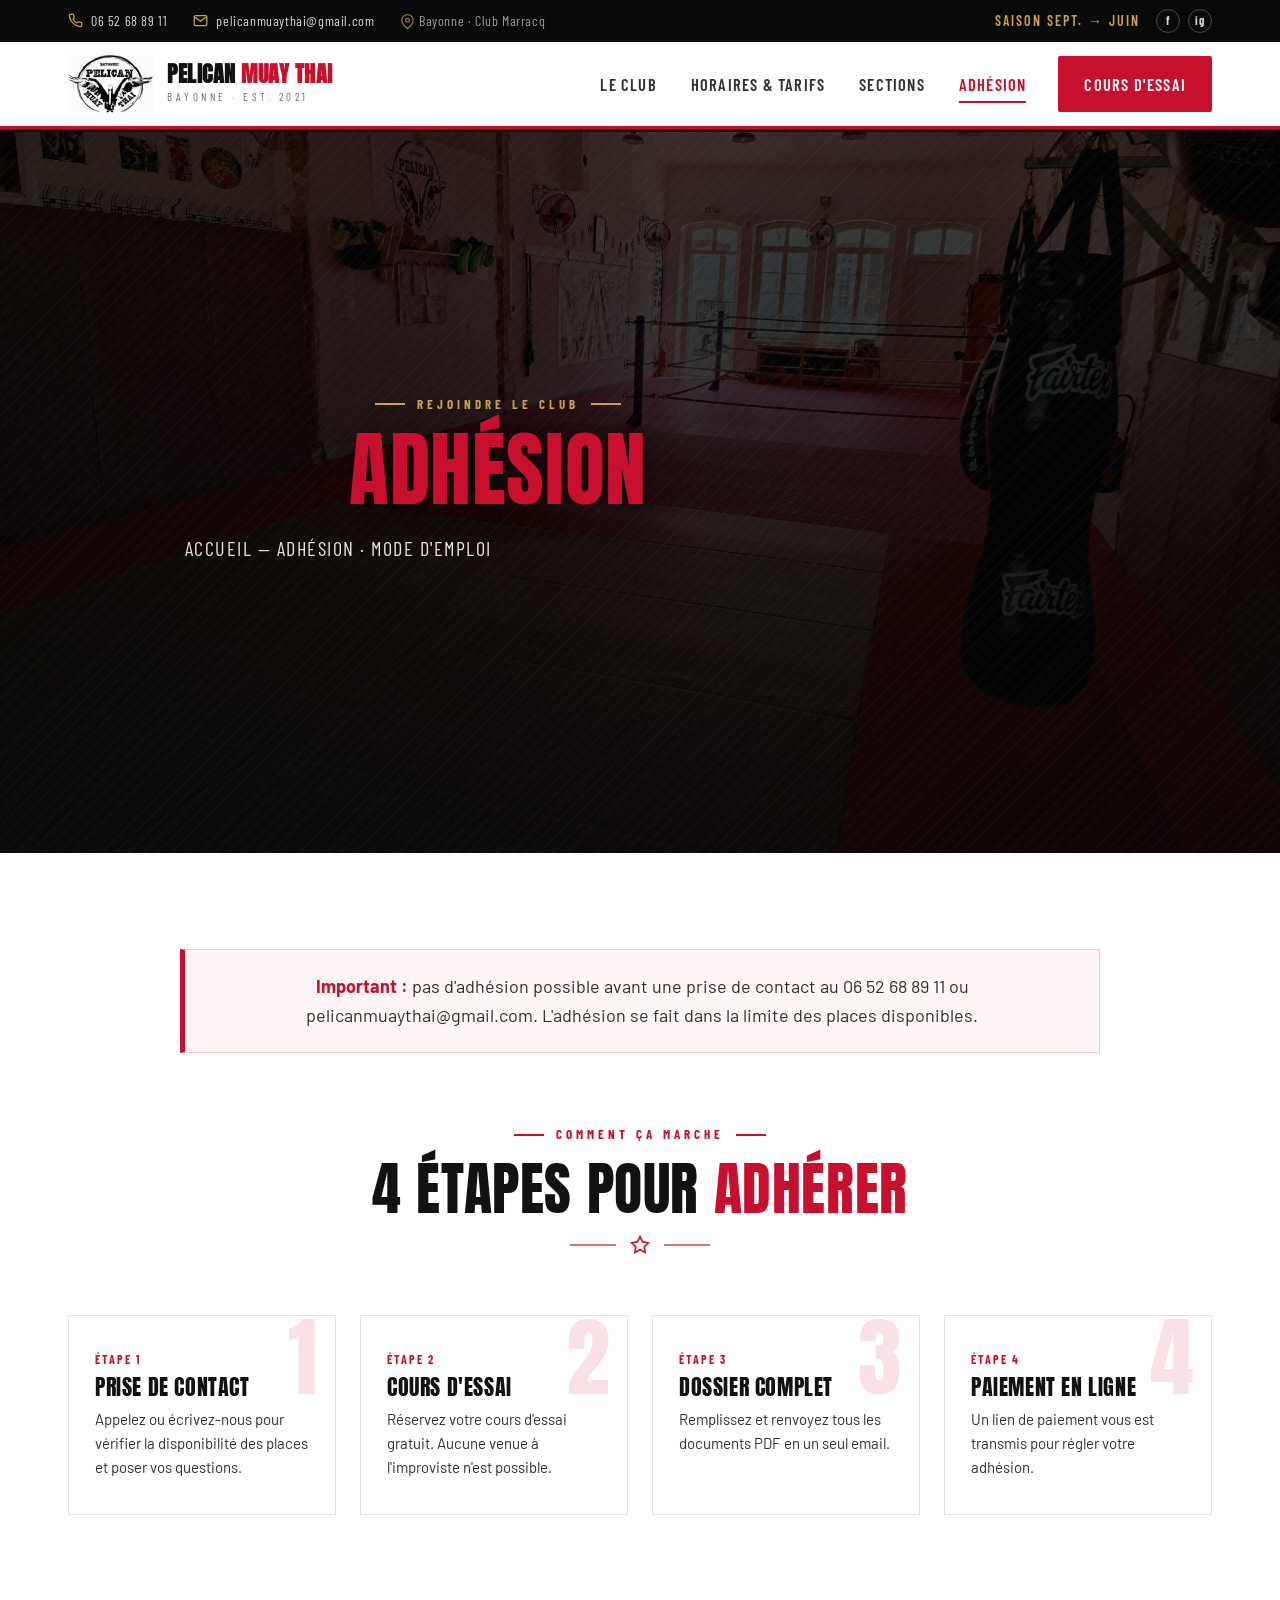
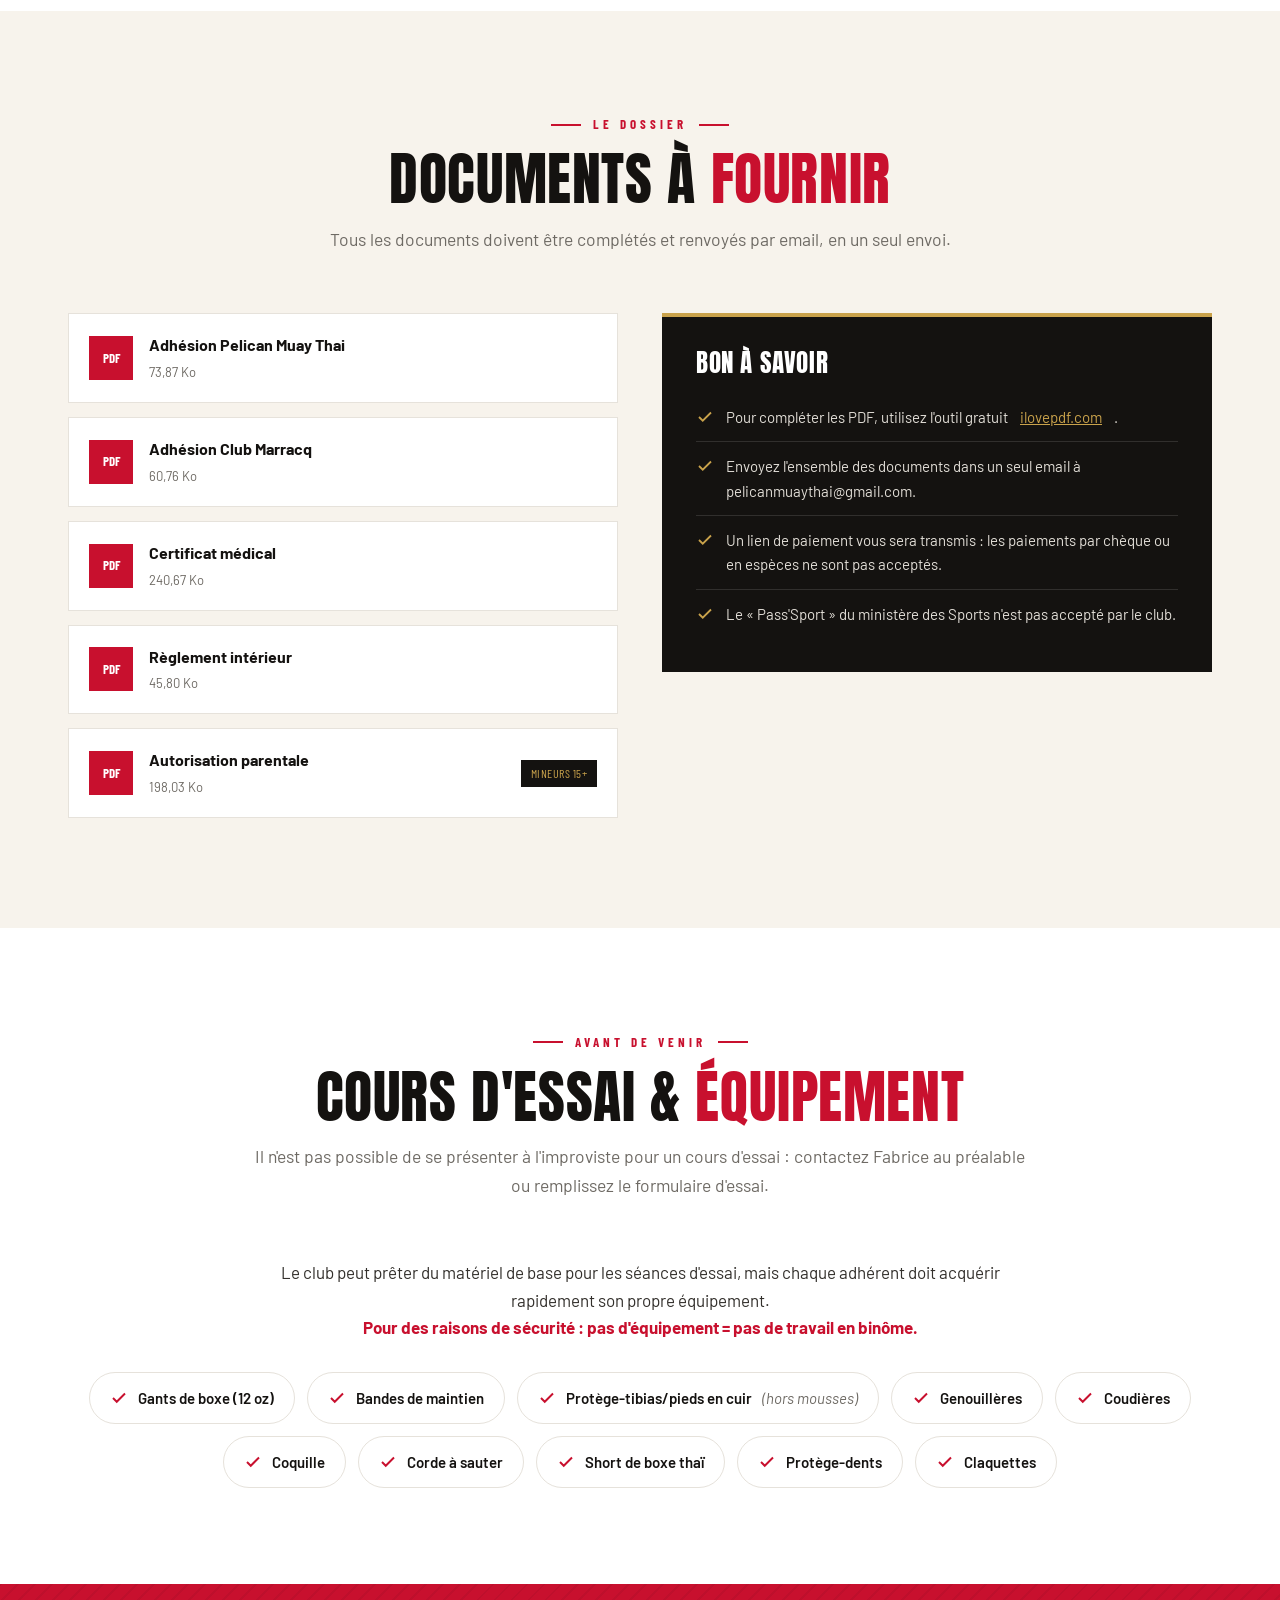
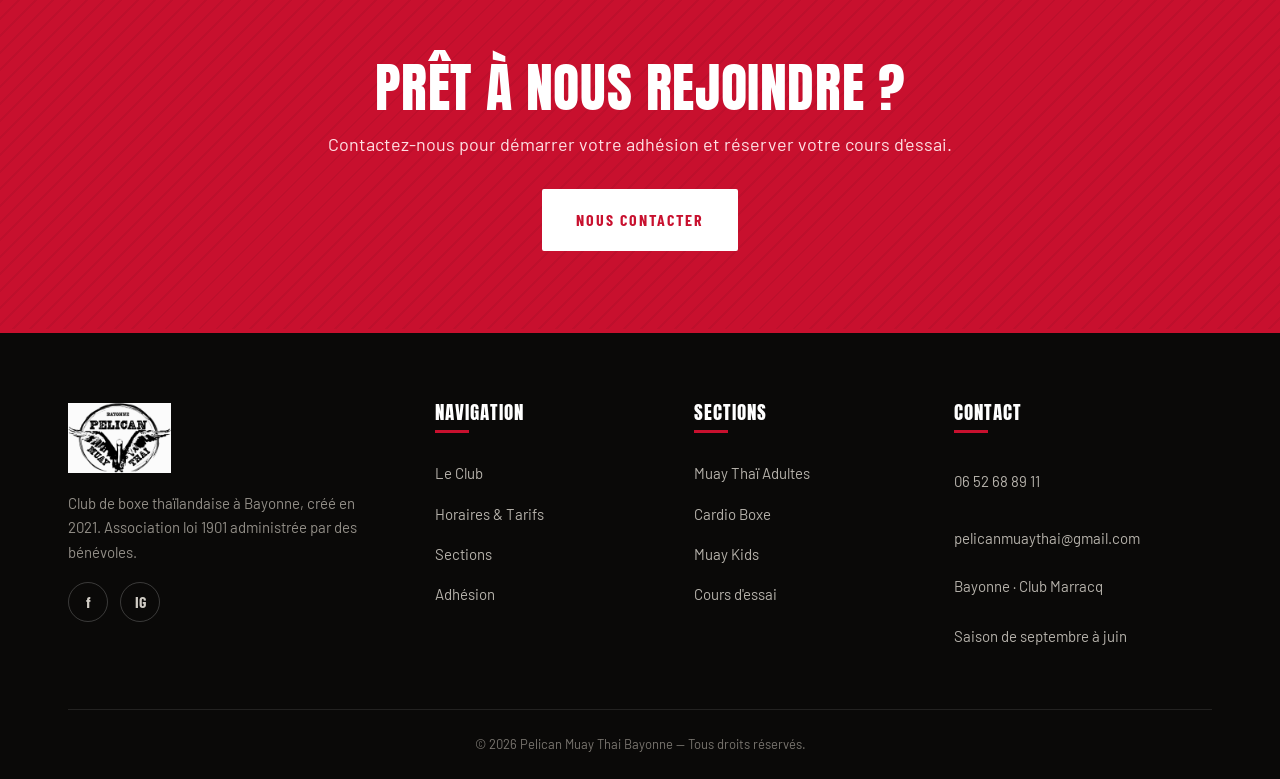
==== adhesion.html @ ce6562f5 "Refonte du site Pelican Muay Thai Bayonne Site multi-pages (accueil, horaires & tarifs, sections, ad" ====
<!DOCTYPE html>
<html lang="fr">
<head>
<meta charset="UTF-8">
<meta name="viewport" content="width=device-width, initial-scale=1.0">
<title>Adhésion — Pelican Muay Thai Bayonne</title>
<meta name="description" content="Comment adhérer au Pelican Muay Thai Bayonne : documents à fournir, cours d'essai, équipement nécessaire et modalités de paiement.">
<link rel="icon" href="assets/img/logo.jpg">
<link rel="preconnect" href="https://fonts.googleapis.com">
<link rel="preconnect" href="https://fonts.gstatic.com" crossorigin>
<link href="https://fonts.googleapis.com/css2?family=Anton&family=Barlow:wght@400;500;600;700&family=Barlow+Condensed:wght@500;600;700&display=swap" rel="stylesheet">
<link rel="stylesheet" href="assets/css/style.css">
</head>
<body>

<!-- ===== TOP BAR ===== -->
<div class="topbar">
  <div class="container">
    <div class="tb-left">
      <a href="tel:+33652688911"><svg viewBox="0 0 24 24"><path d="M22 16.92v3a2 2 0 0 1-2.18 2 19.79 19.79 0 0 1-8.63-3.07 19.5 19.5 0 0 1-6-6 19.79 19.79 0 0 1-3.07-8.67A2 2 0 0 1 4.11 2h3a2 2 0 0 1 2 1.72c.13.96.36 1.9.7 2.81a2 2 0 0 1-.45 2.11L8.09 9.91a16 16 0 0 0 6 6l1.27-1.27a2 2 0 0 1 2.11-.45c.91.34 1.85.57 2.81.7A2 2 0 0 1 22 16.92z"/></svg>06 52 68 89 11</a>
      <a class="tb-hide" href="mailto:pelicanmuaythai@gmail.com"><svg viewBox="0 0 24 24"><path d="M4 4h16a2 2 0 0 1 2 2v12a2 2 0 0 1-2 2H4a2 2 0 0 1-2-2V6a2 2 0 0 1 2-2z"/><polyline points="22,6 12,13 2,6"/></svg>pelicanmuaythai@gmail.com</a>
      <span class="tb-hide" style="opacity:.7"><svg viewBox="0 0 24 24" style="display:inline-block;vertical-align:-3px"><path d="M21 10c0 7-9 13-9 13s-9-6-9-13a9 9 0 0 1 18 0z"/><circle cx="12" cy="10" r="3"/></svg> Bayonne · Club Marracq</span>
    </div>
    <div class="tb-right">
      <span class="lbl">Saison sept. → juin</span>
      <span class="tb-soc" style="display:flex;gap:8px">
        <a href="https://www.facebook.com/pelicanmuaythai" target="_blank" rel="noopener" aria-label="Facebook">f</a>
        <a href="https://www.instagram.com/pelicanmuaythai/" target="_blank" rel="noopener" aria-label="Instagram">ig</a>
      </span>
    </div>
  </div>
</div>

<!-- ===== HEADER ===== -->
<header class="site-header">
  <div class="container nav">
    <a href="index.html" class="brand">
      <img src="assets/img/logo.jpg" alt="Logo Pelican Muay Thai Bayonne">
      <span><b>PELICAN <span>MUAY THAI</span></b><small>Bayonne · est. 2021</small></span>
    </a>
    <nav class="menu">
      <a href="index.html">Le Club</a>
      <a href="horaires-tarifs.html">Horaires &amp; Tarifs</a>
      <a href="sections.html">Sections</a>
      <a href="adhesion.html" class="active">Adhésion</a>
      <a href="index.html#contact" class="btn">Cours d'essai</a>
    </nav>
    <button class="burger" aria-label="Menu"><span></span><span></span><span></span></button>
  </div>
</header>

<!-- ===== PAGE HERO ===== -->
<section class="hero page-hero">
  <div class="hero-media">
    <img src="assets/img/hero.jpg" alt="Entraînement Pelican Muay Thai">
    <div class="hero-overlay"></div>
    <div class="hero-inner">
      <div class="container">
        <div class="hero-content">
          <span class="kicker">Rejoindre le club</span>
          <h1><span>Adhésion</span></h1>
          <p class="breadcrumb"><a href="index.html">Accueil</a> — Adhésion · Mode d'emploi</p>
        </div>
      </div>
    </div>
  </div>
</section>

<!-- ===== AVERTISSEMENT CONTACT ===== -->
<section class="section" style="padding-bottom:34px">
  <div class="container">
    <div class="warn" style="max-width:920px;margin:0 auto;text-align:center;font-size:18px">
      <b>Important :</b> pas d'adhésion possible avant une prise de contact au
      <a href="tel:+33652688911">06 52 68 89 11</a> ou
      <a href="mailto:pelicanmuaythai@gmail.com">pelicanmuaythai@gmail.com</a>.
      L'adhésion se fait dans la limite des places disponibles.
    </div>
  </div>
</section>

<!-- ===== ÉTAPES ===== -->
<section class="section" style="padding-top:30px">
  <div class="container">
    <div class="section-head">
      <span class="kicker">Comment ça marche</span>
      <h2 class="section-title">4 étapes pour <span class="hl">adhérer</span></h2>
      <div class="orn"><span></span><svg viewBox="0 0 24 24"><polygon points="12 2 15.09 8.26 22 9.27 17 14.14 18.18 21.02 12 17.77 5.82 21.02 7 14.14 2 9.27 8.91 8.26 12 2"/></svg><span></span></div>
    </div>
    <div class="steps">
      <div class="step reveal"><div class="num">1</div><div class="stp">Étape 1</div><h3>Prise de contact</h3><p>Appelez ou écrivez-nous pour vérifier la disponibilité des places et poser vos questions.</p></div>
      <div class="step reveal"><div class="num">2</div><div class="stp">Étape 2</div><h3>Cours d'essai</h3><p>Réservez votre cours d'essai gratuit. Aucune venue à l'improviste n'est possible.</p></div>
      <div class="step reveal"><div class="num">3</div><div class="stp">Étape 3</div><h3>Dossier complet</h3><p>Remplissez et renvoyez tous les documents PDF en un seul email.</p></div>
      <div class="step reveal"><div class="num">4</div><div class="stp">Étape 4</div><h3>Paiement en ligne</h3><p>Un lien de paiement vous est transmis pour régler votre adhésion.</p></div>
    </div>
  </div>
</section>

<!-- ===== DOCUMENTS ===== -->
<section class="section section--cream">
  <div class="container">
    <div class="section-head">
      <span class="kicker">Le dossier</span>
      <h2 class="section-title">Documents à <span class="hl">fournir</span></h2>
      <p class="section-sub">Tous les documents doivent être complétés et renvoyés par email, en un seul envoi.</p>
    </div>

    <div class="docs-grid">
      <ul class="doc-list reveal">
        <li><span class="di">PDF</span><div><b>Adhésion Pelican Muay Thai</b><span>73,87 Ko</span></div></li>
        <li><span class="di">PDF</span><div><b>Adhésion Club Marracq</b><span>60,76 Ko</span></div></li>
        <li><span class="di">PDF</span><div><b>Certificat médical</b><span>240,67 Ko</span></div></li>
        <li><span class="di">PDF</span><div><b>Règlement intérieur</b><span>45,80 Ko</span></div></li>
        <li><span class="di">PDF</span><div><b>Autorisation parentale</b><span>198,03 Ko</span></div><span class="opt">Mineurs 15+</span></li>
      </ul>

      <div class="note-card reveal">
        <h3>Bon à savoir</h3>
        <ul>
          <li><svg viewBox="0 0 24 24"><polyline points="20 6 9 17 4 12"/></svg>Pour compléter les PDF, utilisez l'outil gratuit <a href="https://www.ilovepdf.com/fr/modifier-pdf" target="_blank" rel="noopener" style="color:var(--gold);text-decoration:underline">ilovepdf.com</a>.</li>
          <li><svg viewBox="0 0 24 24"><polyline points="20 6 9 17 4 12"/></svg>Envoyez l'ensemble des documents dans un seul email à pelicanmuaythai@gmail.com.</li>
          <li><svg viewBox="0 0 24 24"><polyline points="20 6 9 17 4 12"/></svg>Un lien de paiement vous sera transmis : les paiements par chèque ou en espèces ne sont pas acceptés.</li>
          <li><svg viewBox="0 0 24 24"><polyline points="20 6 9 17 4 12"/></svg>Le « Pass'Sport » du ministère des Sports n'est pas accepté par le club.</li>
        </ul>
      </div>
    </div>
  </div>
</section>

<!-- ===== COURS D'ESSAI / ÉQUIPEMENT ===== -->
<section class="section">
  <div class="container">
    <div class="section-head">
      <span class="kicker">Avant de venir</span>
      <h2 class="section-title">Cours d'essai &amp; <span class="hl">équipement</span></h2>
      <p class="section-sub">Il n'est pas possible de se présenter à l'improviste pour un cours d'essai : contactez Fabrice au préalable ou remplissez le formulaire d'essai.</p>
    </div>

    <p style="text-align:center;max-width:780px;margin:0 auto 30px;color:var(--ink-soft);font-size:17px">
      Le club peut prêter du matériel de base pour les séances d'essai, mais chaque adhérent doit acquérir rapidement son propre équipement.
      <br><b style="color:var(--red)">Pour des raisons de sécurité : pas d'équipement = pas de travail en binôme.</b>
    </p>

    <div class="equip">
      <div class="item"><svg viewBox="0 0 24 24"><polyline points="20 6 9 17 4 12"/></svg> Gants de boxe (12 oz)</div>
      <div class="item"><svg viewBox="0 0 24 24"><polyline points="20 6 9 17 4 12"/></svg> Bandes de maintien</div>
      <div class="item"><svg viewBox="0 0 24 24"><polyline points="20 6 9 17 4 12"/></svg> Protège-tibias/pieds en cuir <em style="color:var(--grey);font-weight:400">(hors mousses)</em></div>
      <div class="item"><svg viewBox="0 0 24 24"><polyline points="20 6 9 17 4 12"/></svg> Genouillères</div>
      <div class="item"><svg viewBox="0 0 24 24"><polyline points="20 6 9 17 4 12"/></svg> Coudières</div>
      <div class="item"><svg viewBox="0 0 24 24"><polyline points="20 6 9 17 4 12"/></svg> Coquille</div>
      <div class="item"><svg viewBox="0 0 24 24"><polyline points="20 6 9 17 4 12"/></svg> Corde à sauter</div>
      <div class="item"><svg viewBox="0 0 24 24"><polyline points="20 6 9 17 4 12"/></svg> Short de boxe thaï</div>
      <div class="item"><svg viewBox="0 0 24 24"><polyline points="20 6 9 17 4 12"/></svg> Protège-dents</div>
      <div class="item"><svg viewBox="0 0 24 24"><polyline points="20 6 9 17 4 12"/></svg> Claquettes</div>
    </div>
  </div>
</section>

<!-- ===== CTA ===== -->
<section class="cta-strip">
  <div class="container">
    <h2>Prêt à nous rejoindre ?</h2>
    <p>Contactez-nous pour démarrer votre adhésion et réserver votre cours d'essai.</p>
    <a href="index.html#contact" class="btn btn--light">Nous contacter</a>
  </div>
</section>

<!-- ===== FOOTER ===== -->
<footer class="site-footer">
  <div class="container">
    <div class="foot-grid">
      <div class="foot-brand">
        <img src="assets/img/logo.jpg" alt="Pelican Muay Thai">
        <p>Club de boxe thaïlandaise à Bayonne, créé en 2021. Association loi 1901 administrée par des bénévoles.</p>
        <div class="fsoc">
          <a href="https://www.facebook.com/pelicanmuaythai" target="_blank" rel="noopener">f</a>
          <a href="https://www.instagram.com/pelicanmuaythai/" target="_blank" rel="noopener">IG</a>
        </div>
      </div>
      <div class="foot-col">
        <h4>Navigation</h4>
        <a href="index.html">Le Club</a>
        <a href="horaires-tarifs.html">Horaires &amp; Tarifs</a>
        <a href="sections.html">Sections</a>
        <a href="adhesion.html">Adhésion</a>
      </div>
      <div class="foot-col">
        <h4>Sections</h4>
        <a href="sections.html#muay-thai">Muay Thaï Adultes</a>
        <a href="sections.html#cardio">Cardio Boxe</a>
        <a href="sections.html#kids">Muay Kids</a>
        <a href="adhesion.html">Cours d'essai</a>
      </div>
      <div class="foot-col">
        <h4>Contact</h4>
        <li><a href="tel:+33652688911">06 52 68 89 11</a></li>
        <li><a href="mailto:pelicanmuaythai@gmail.com">pelicanmuaythai@gmail.com</a></li>
        <li>Bayonne · Club Marracq</li>
        <li style="margin-top:10px">Saison de septembre à juin</li>
      </div>
    </div>
    <div class="foot-bottom">© <span id="year">2026</span> Pelican Muay Thai Bayonne — Tous droits réservés.</div>
  </div>
</footer>

<script src="assets/js/main.js"></script>
</body>
</html>
---- assets/css/style.css ----
/* =========================================================
   PELICAN MUAY THAI — Refonte 2.0
   Old-school boxing poster · fond blanc · noir / rouge / laiton
   ========================================================= */

:root{
  --red:#c8102e;
  --red-dark:#9c0c23;
  --gold:#c9a24b;
  --gold-soft:#e7d3a1;
  --ink:#141210;
  --ink-soft:#33302c;
  --grey:#6e6a64;
  --line:#e6e2db;
  --bg:#ffffff;
  --cream:#f7f3ec;
  --black:#0b0a0a;
  --maxw:1200px;
  --shadow:0 20px 50px rgba(0,0,0,.16);
  --shadow-sm:0 8px 24px rgba(0,0,0,.08);
  --ease:cubic-bezier(.22,.61,.36,1);
}

*{box-sizing:border-box;margin:0;padding:0}
html{scroll-behavior:smooth}
body{
  font-family:"Barlow","Segoe UI",system-ui,sans-serif;
  color:var(--ink);background:var(--bg);line-height:1.62;
  -webkit-font-smoothing:antialiased;overflow-x:hidden;
}
img{max-width:100%;display:block}
a{color:inherit;text-decoration:none}
ul{list-style:none}
svg{display:block}

h1,h2,h3,h4,.display{
  font-family:"Anton","Barlow",sans-serif;font-weight:400;
  text-transform:uppercase;line-height:.96;letter-spacing:.6px;
}
.container{width:100%;max-width:var(--maxw);margin:0 auto;padding:0 28px}

/* ---------- Icons ---------- */
.ico svg{stroke:currentColor;fill:none;stroke-width:2;stroke-linecap:round;stroke-linejoin:round}

/* ---------- Sections ---------- */
.section{padding:96px 0;position:relative}
.section--cream{background:var(--cream)}
.section--dark{background:var(--black);color:#fff;position:relative}
.section--dark::before{
  content:"";position:absolute;inset:0;pointer-events:none;opacity:.5;
  background:
    repeating-linear-gradient(135deg,rgba(255,255,255,.025) 0 2px,transparent 2px 9px),
    radial-gradient(1200px 400px at 50% -10%,rgba(200,16,46,.28),transparent 70%);
}
.section--dark>.container{position:relative;z-index:1}

.section-head{max-width:780px;margin:0 auto 60px;text-align:center}
.kicker{
  display:inline-flex;align-items:center;gap:12px;
  font-family:"Barlow Condensed",sans-serif;font-weight:700;
  letter-spacing:4px;text-transform:uppercase;font-size:13px;color:var(--red);margin-bottom:16px;
}
.kicker::before,.kicker::after{content:"";width:30px;height:2px;background:var(--red)}
.kicker.solo::before,.kicker.solo::after{display:none}
.section-title{font-size:clamp(34px,5.2vw,58px)}
.section-title .hl{color:var(--red)}
.section-sub{margin-top:18px;color:var(--grey);font-size:17.5px}
.section--dark .section-sub{color:#c4c0ba}
.section--dark .kicker{color:var(--gold)}
.section--dark .kicker::before,.section--dark .kicker::after{background:var(--gold)}

/* ornamental divider */
.orn{display:flex;align-items:center;justify-content:center;gap:14px;margin:18px auto 0;color:var(--red)}
.orn span{height:2px;width:46px;background:currentColor;opacity:.6}
.orn svg{width:20px;height:20px;stroke:currentColor;fill:none;stroke-width:2}

/* ---------- Buttons ---------- */
.btn{
  display:inline-flex;align-items:center;gap:10px;
  font-family:"Barlow Condensed",sans-serif;font-weight:700;
  text-transform:uppercase;letter-spacing:2px;font-size:16px;
  padding:16px 32px;border:2px solid var(--red);background:var(--red);color:#fff;
  cursor:pointer;border-radius:2px;transition:.25s var(--ease);position:relative;
}
.btn svg{width:18px;height:18px;stroke:currentColor;fill:none;stroke-width:2.4}
.btn:hover{background:var(--red-dark);border-color:var(--red-dark);transform:translateY(-2px);box-shadow:0 10px 24px rgba(200,16,46,.32)}
.btn--ghost{background:transparent;color:var(--ink);border-color:var(--ink)}
.btn--ghost:hover{background:var(--ink);color:#fff}
.btn--light{background:#fff;color:var(--ink);border-color:#fff}
.btn--light:hover{background:transparent;color:#fff;border-color:#fff}
.btn--outline-light{background:transparent;color:#fff;border-color:rgba(255,255,255,.55)}
.btn--outline-light:hover{background:#fff;color:var(--ink);border-color:#fff}

/* ---------- Top bar ---------- */
.topbar{background:var(--black);color:#d8d4cd;font-family:"Barlow Condensed",sans-serif;font-size:14px;letter-spacing:.6px}
.topbar .container{display:flex;align-items:center;justify-content:space-between;height:42px}
.topbar .tb-left{display:flex;gap:26px;align-items:center}
.topbar a{display:inline-flex;align-items:center;gap:8px;color:#d8d4cd;transition:.2s}
.topbar a:hover{color:#fff}
.topbar svg{width:15px;height:15px;stroke:var(--gold);fill:none;stroke-width:2}
.topbar .tb-right{display:flex;gap:16px;align-items:center}
.topbar .tb-right .lbl{color:var(--gold);text-transform:uppercase;letter-spacing:2px;font-weight:600}
.topbar .tb-soc a{width:24px;height:24px;border:1px solid rgba(255,255,255,.25);border-radius:50%;justify-content:center;font-weight:700;font-size:12px}
.topbar .tb-soc a:hover{background:var(--red);border-color:var(--red)}

/* ---------- Header ---------- */
.site-header{position:sticky;top:0;z-index:80;background:#fff;border-bottom:3px solid var(--ink)}
.site-header::after{content:"";display:block;height:3px;background:var(--red)}
.nav{display:flex;align-items:center;justify-content:space-between;height:84px}
.brand{display:flex;align-items:center;gap:14px}
.brand img{height:58px;width:auto}
.brand b{font-family:"Anton",sans-serif;font-size:22px;letter-spacing:.5px;text-transform:uppercase;line-height:1;display:block}
.brand b span{color:var(--red)}
.brand small{display:block;font-family:"Barlow Condensed",sans-serif;font-size:11px;letter-spacing:3.5px;color:var(--grey);text-transform:uppercase;margin-top:3px}

.menu{display:flex;align-items:center;gap:2px}
.menu a{
  font-family:"Barlow Condensed",sans-serif;font-weight:600;text-transform:uppercase;
  letter-spacing:1.2px;font-size:16.5px;padding:12px 16px;color:var(--ink-soft);position:relative;transition:color .2s;
}
.menu a::after{content:"";position:absolute;left:16px;right:16px;bottom:6px;height:2px;background:var(--red);transform:scaleX(0);transform-origin:left;transition:transform .25s var(--ease)}
.menu a:hover,.menu a.active{color:var(--red)}
.menu a:hover::after,.menu a.active::after{transform:scaleX(1)}
.menu .btn{margin-left:14px;color:#fff;padding:13px 24px}
.menu .btn:hover{color:#fff}
.menu .btn::after{display:none}

.burger{display:none;background:none;border:0;cursor:pointer;width:46px;height:46px;flex-direction:column;justify-content:center;gap:6px}
.burger span{display:block;height:3px;width:28px;background:var(--ink);border-radius:2px;transition:.3s}
.burger.open span:nth-child(1){transform:translateY(9px) rotate(45deg)}
.burger.open span:nth-child(2){opacity:0}
.burger.open span:nth-child(3){transform:translateY(-9px) rotate(-45deg)}

/* ---------- Hero ---------- */
.hero{position:relative;background:var(--black)}
.hero-media{position:relative;width:100%}
.hero-media>img{width:100%;height:auto;display:block}          /* image visible EN ENTIER */
.hero-overlay{position:absolute;inset:0;background:linear-gradient(90deg,rgba(7,6,6,.9) 0%,rgba(7,6,6,.6) 42%,rgba(7,6,6,.18) 100%)}
.hero-overlay::after{content:"";position:absolute;inset:0;background:repeating-linear-gradient(135deg,rgba(255,255,255,.018) 0 2px,transparent 2px 10px)}
.hero-inner{position:absolute;inset:0;display:flex;align-items:center}
.hero-content{max-width:680px;color:#fff;position:relative;z-index:2}
.hero-content .kicker{color:var(--gold)}
.hero-content .kicker::before,.hero-content .kicker::after{background:var(--gold)}
.hero h1{font-size:clamp(42px,7.4vw,92px);color:#fff;text-shadow:0 6px 30px rgba(0,0,0,.55)}
.hero h1 span{color:var(--red)}
.hero p{margin:22px 0 34px;font-size:clamp(16px,2vw,20px);color:#e7e4df;max-width:540px}
.hero-actions{display:flex;flex-wrap:wrap;gap:16px}

/* vintage stamp */
.stamp{
  position:absolute;right:38px;top:50%;transform:translateY(-50%) rotate(-8deg);z-index:3;
  width:170px;height:170px;border-radius:50%;
  border:3px double var(--gold);color:var(--gold);
  display:grid;place-items:center;text-align:center;
  background:rgba(11,10,10,.35);backdrop-filter:blur(2px);
}
.stamp .ring{position:absolute;inset:10px;border:1px solid rgba(201,162,75,.5);border-radius:50%}
.stamp b{font-family:"Anton",sans-serif;font-size:40px;color:var(--gold);line-height:.9}
.stamp small{display:block;font-family:"Barlow Condensed",sans-serif;letter-spacing:3px;font-size:11px;text-transform:uppercase;margin-top:4px}
.stamp .top,.stamp .bot{font-family:"Barlow Condensed",sans-serif;font-size:10px;letter-spacing:3px;text-transform:uppercase}

/* stats band under hero */
.statband{background:var(--ink);color:#fff;border-bottom:3px solid var(--red)}
.statband .container{display:grid;grid-template-columns:repeat(4,1fr)}
.statband .st{padding:26px 18px;text-align:center;border-right:1px solid rgba(255,255,255,.1)}
.statband .st:last-child{border-right:0}
.statband .st b{display:block;font-family:"Anton",sans-serif;font-size:38px;color:var(--gold);line-height:1}
.statband .st span{font-family:"Barlow Condensed",sans-serif;text-transform:uppercase;letter-spacing:2px;font-size:13px;color:#c8c4be}

/* ---------- About ---------- */
.about-grid{display:grid;grid-template-columns:1.05fr 1fr;gap:64px;align-items:center}
.about-text h2{font-size:clamp(32px,4.6vw,52px);margin-bottom:6px}
.about-text h2 span{color:var(--red)}
.about-text p{margin:16px 0;color:var(--ink-soft);font-size:17px}
.about-text .lead{font-size:19.5px;font-weight:600;color:var(--ink);border-left:4px solid var(--red);padding-left:18px}
.about-media{position:relative;padding:14px}
.about-media::before{content:"";position:absolute;inset:0;border:2px solid var(--ink);transform:translate(14px,14px);z-index:0}
.about-media img{position:relative;z-index:1;width:100%;object-fit:cover;aspect-ratio:4/5;box-shadow:var(--shadow)}
.about-media .tag{position:absolute;left:-14px;bottom:24px;z-index:2;background:var(--red);color:#fff;padding:16px 24px;box-shadow:var(--shadow)}
.about-media .tag b{font-family:"Anton",sans-serif;font-size:34px;line-height:1;display:block}
.about-media .tag span{font-family:"Barlow Condensed",sans-serif;text-transform:uppercase;letter-spacing:1.5px;font-size:12px}

/* value cards */
.values{display:grid;grid-template-columns:repeat(4,1fr);gap:22px;margin-top:64px}
.value{background:#fff;border:1px solid var(--line);padding:34px 26px;transition:.25s var(--ease);position:relative;overflow:hidden}
.value::before{content:"";position:absolute;top:0;left:0;right:0;height:4px;background:var(--red);transform:scaleX(0);transform-origin:left;transition:transform .3s var(--ease)}
.value:hover{transform:translateY(-8px);box-shadow:var(--shadow);border-color:transparent}
.value:hover::before{transform:scaleX(1)}
.value .ico{width:60px;height:60px;border:2px solid var(--red);border-radius:50%;display:grid;place-items:center;color:var(--red);margin-bottom:20px}
.value .ico svg{width:28px;height:28px}
.value h3{font-size:21px;margin-bottom:8px}
.value p{color:var(--grey);font-size:15px}

/* ---------- Coaches ---------- */
.coaches{display:grid;grid-template-columns:1fr 1fr;gap:28px}
.coach{display:flex;gap:22px;background:#fff;border:1px solid var(--line);border-top:4px solid var(--red);padding:30px}
.coach .badge{flex:0 0 70px;width:70px;height:70px;border-radius:50%;background:var(--ink);color:var(--gold);display:grid;place-items:center;font-family:"Anton",sans-serif;font-size:26px;border:2px solid var(--gold)}
.coach h3{font-size:23px}
.coach .role{font-family:"Barlow Condensed",sans-serif;text-transform:uppercase;letter-spacing:1.5px;color:var(--red);font-weight:700;font-size:13.5px;margin-bottom:10px}
.coach p{font-size:15px;color:var(--ink-soft)}

/* ---------- Carousel ---------- */
.carousel{position:relative}
.carousel-track{display:flex;gap:20px;overflow-x:auto;scroll-snap-type:x mandatory;scroll-behavior:smooth;padding:6px 0 18px;-ms-overflow-style:none;scrollbar-width:none}
.carousel-track::-webkit-scrollbar{display:none}
.slide{flex:0 0 auto;width:350px;scroll-snap-align:center;overflow:hidden;box-shadow:var(--shadow);position:relative;background:#1a1a1a;border:1px solid rgba(255,255,255,.08)}
.slide img{width:100%;height:450px;object-fit:cover;transition:transform .6s var(--ease)}
.slide::after{content:"";position:absolute;inset:0;border:2px solid transparent;transition:.3s}
.slide:hover img{transform:scale(1.06)}
.slide:hover::after{border-color:var(--gold)}
.carousel-nav{display:flex;justify-content:center;gap:16px;margin-top:26px}
.carousel-nav button{width:54px;height:54px;border-radius:50%;border:2px solid var(--ink);background:#fff;cursor:pointer;display:grid;place-items:center;transition:.2s var(--ease);color:var(--ink)}
.carousel-nav button svg{width:22px;height:22px;stroke:currentColor;fill:none;stroke-width:2.4}
.carousel-nav button:hover{background:var(--red);border-color:var(--red);color:#fff}
.section--dark .carousel-nav button{background:transparent;border-color:rgba(255,255,255,.7);color:#fff}
.section--dark .carousel-nav button:hover{background:var(--red);border-color:var(--red)}

/* ---------- Page banner ---------- */
.page-hero .hero-media>img{filter:brightness(.5)}
.page-hero .hero-overlay{background:linear-gradient(180deg,rgba(7,6,6,.55),rgba(7,6,6,.8))}
.page-hero .hero-inner{justify-content:center;text-align:center}
.page-hero .hero-content{max-width:860px}
.page-hero .kicker{justify-content:center}
.page-hero h1{font-size:clamp(40px,7.4vw,82px)}
.breadcrumb{font-family:"Barlow Condensed",sans-serif;letter-spacing:1.5px;text-transform:uppercase;color:#ddd;font-size:14px;margin-top:18px}
.breadcrumb a:hover{color:var(--gold)}

/* ---------- Schedule ---------- */
.sched{display:grid;grid-template-columns:repeat(4,1fr);gap:20px}
.day{background:#fff;border:1px solid var(--line);overflow:hidden;box-shadow:var(--shadow-sm)}
.day .day-h{background:var(--ink);color:#fff;text-align:center;padding:18px;font-family:"Anton",sans-serif;font-size:25px;text-transform:uppercase;letter-spacing:1px;position:relative}
.day .day-h::after{content:"";position:absolute;left:0;right:0;bottom:0;height:3px;background:var(--red)}
.day .day-h.is-red{background:var(--red)}
.day .day-h.is-red::after{background:var(--gold)}
.slot{padding:18px 20px;border-bottom:1px solid var(--line)}
.slot:last-child{border-bottom:0}
.slot .time{font-family:"Barlow Condensed",sans-serif;font-weight:700;font-size:19px;color:var(--red)}
.slot .name{font-size:14.5px;color:var(--ink-soft);text-transform:uppercase;letter-spacing:.6px;font-weight:600}

/* ---------- Pricing ---------- */
.pricing{display:grid;grid-template-columns:repeat(3,1fr);gap:26px;align-items:stretch}
.price-card{background:#fff;border:1px solid var(--line);padding:38px 30px;display:flex;flex-direction:column;transition:.25s var(--ease);position:relative}
.price-card:hover{transform:translateY(-8px);box-shadow:var(--shadow)}
.price-card.featured{border:2px solid var(--red);box-shadow:var(--shadow)}
.price-card .ribbon{position:absolute;top:-14px;left:50%;transform:translateX(-50%);background:var(--red);color:#fff;font-family:"Barlow Condensed",sans-serif;text-transform:uppercase;letter-spacing:1.5px;font-weight:700;font-size:13px;padding:6px 18px}
.price-card h3{font-size:27px;margin-bottom:6px}
.price-card .tagline{color:var(--grey);font-size:14px;margin-bottom:22px;min-height:20px}
.price-main{font-family:"Anton",sans-serif;font-size:56px;color:var(--red);line-height:1}
.price-main small{font-size:18px;color:var(--grey);font-family:"Barlow Condensed",sans-serif}
.price-list{margin:22px 0 26px;border-top:2px solid var(--ink)}
.price-list li{display:flex;justify-content:space-between;padding:12px 0;border-bottom:1px solid var(--line);font-size:15px}
.price-list li span:last-child{font-weight:700;color:var(--ink)}
.price-card .btn{margin-top:auto;justify-content:center}
.formules{display:grid;grid-template-columns:1fr 1fr;gap:26px;margin-top:34px}
.formule{display:flex;align-items:center;justify-content:space-between;gap:20px;background:var(--ink);color:#fff;padding:28px 32px;border-left:5px solid var(--red)}
.formule h4{font-family:"Anton",sans-serif;font-size:22px;text-transform:uppercase;color:#fff}
.formule .f-price{font-family:"Anton",sans-serif;font-size:42px;color:var(--gold);white-space:nowrap}
.formule .f-price small{font-size:15px;color:#cfcbc4;opacity:.85}
.formule.is-red{background:var(--red);border-left-color:var(--gold)}
.formule.is-red .f-price{color:#fff}

/* ---------- Sections detail ---------- */
.sec-block{display:grid;grid-template-columns:1fr 1fr;gap:56px;align-items:center;margin-bottom:90px}
.sec-block:last-child{margin-bottom:0}
.sec-block.flip .sec-media{order:2}
.sec-media{position:relative;padding:14px}
.sec-media::before{content:"";position:absolute;inset:0;border:2px solid var(--red);transform:translate(-14px,14px)}
.sec-block.flip .sec-media::before{transform:translate(14px,14px)}
.sec-media img{position:relative;width:100%;aspect-ratio:4/5;object-fit:cover;box-shadow:var(--shadow)}
.sec-info .age{display:inline-block;background:var(--ink);color:var(--gold);font-family:"Barlow Condensed",sans-serif;text-transform:uppercase;letter-spacing:2px;font-weight:700;font-size:13px;padding:7px 16px;margin-bottom:14px;border:1px solid var(--gold)}
.sec-info h2{font-size:clamp(32px,4.6vw,50px)}
.sec-info h2 span{color:var(--red)}
.sec-info .desc{color:var(--ink-soft);margin:16px 0 26px;font-size:17.5px}
.feature-grid{display:grid;grid-template-columns:1fr 1fr;gap:14px;margin-bottom:28px}
.feature{display:flex;gap:14px;align-items:center;background:var(--cream);border-left:3px solid var(--red);padding:14px 16px}
.feature .ico{flex:0 0 38px;width:38px;height:38px;border-radius:50%;background:#fff;border:1px solid var(--line);display:grid;place-items:center;color:var(--red)}
.feature .ico svg{width:20px;height:20px}
.feature b{font-size:14.5px;text-transform:uppercase;letter-spacing:.3px;font-family:"Barlow Condensed",sans-serif;font-weight:600}
.sched-inline{display:flex;flex-wrap:wrap;gap:12px}
.sched-inline .chip{background:var(--ink);color:#fff;padding:11px 18px;font-family:"Barlow Condensed",sans-serif;font-weight:600;letter-spacing:.5px}
.sched-inline .chip b{color:var(--gold);margin-right:8px}

/* ---------- Adhesion ---------- */
.steps{display:grid;grid-template-columns:repeat(4,1fr);gap:24px}
.step{background:#fff;border:1px solid var(--line);padding:34px 26px;position:relative;overflow:hidden}
.step .num{font-family:"Anton",sans-serif;font-size:88px;color:var(--red);line-height:.7;opacity:.12;position:absolute;top:10px;right:18px}
.step .stp{font-family:"Barlow Condensed",sans-serif;letter-spacing:2px;text-transform:uppercase;color:var(--red);font-weight:700;font-size:12px}
.step h3{font-size:22px;margin:6px 0 10px}
.step p{font-size:15px;color:var(--ink-soft)}
.docs-grid{display:grid;grid-template-columns:1fr 1fr;gap:44px;align-items:start}
.doc-list li{display:flex;align-items:center;gap:16px;padding:18px 20px;background:#fff;border:1px solid var(--line);margin-bottom:14px;transition:.2s}
.doc-list li:hover{border-color:var(--red);transform:translateX(4px)}
.doc-list .di{flex:0 0 44px;width:44px;height:44px;background:var(--red);color:#fff;display:grid;place-items:center;font-weight:700;font-family:"Barlow Condensed",sans-serif;font-size:13px}
.doc-list b{display:block;font-size:16px}
.doc-list span{font-size:13px;color:var(--grey)}
.doc-list .opt{margin-left:auto;font-size:12px;background:var(--ink);color:var(--gold);padding:4px 10px;text-transform:uppercase;letter-spacing:.5px;font-family:"Barlow Condensed",sans-serif}
.note-card{background:var(--ink);color:#fff;padding:34px;border-top:4px solid var(--gold)}
.note-card h3{color:#fff;font-size:25px;margin-bottom:18px}
.note-card ul li{padding:12px 0;border-bottom:1px solid rgba(255,255,255,.12);font-size:15px;color:#e1ddd6;display:flex;gap:12px}
.note-card ul li:last-child{border:0}
.note-card ul li svg{flex:0 0 18px;width:18px;height:18px;stroke:var(--gold);fill:none;stroke-width:2.4;margin-top:3px}
.warn{background:#fff5f6;border:1px solid #f0c4cb;border-left:5px solid var(--red);padding:22px 26px;margin-top:28px;color:var(--ink-soft)}
.warn b{color:var(--red)}

/* equipment */
.equip{display:flex;flex-wrap:wrap;gap:12px;margin-top:10px;justify-content:center}
.equip .item{display:flex;align-items:center;gap:10px;background:#fff;border:1px solid var(--line);padding:13px 20px;border-radius:40px;font-weight:600;font-size:15px}
.equip .item svg{width:18px;height:18px;stroke:var(--red);fill:none;stroke-width:2.6}

/* ---------- Contact ---------- */
.contact-grid{display:grid;grid-template-columns:1fr 1fr;gap:54px;align-items:stretch}
.contact-info h2{font-size:clamp(32px,4.6vw,50px);color:#fff}
.contact-info h2 span{color:var(--red)}
.contact-info p{color:#cbc7c0;margin:16px 0 30px;font-size:17px}
.contact-lines li{display:flex;align-items:center;gap:18px;padding:18px 0;border-bottom:1px solid rgba(255,255,255,.12)}
.contact-lines .ico{flex:0 0 52px;width:52px;height:52px;border-radius:50%;background:var(--red);color:#fff;display:grid;place-items:center}
.contact-lines .ico svg{width:22px;height:22px;stroke:#fff;fill:none;stroke-width:2}
.contact-lines small{display:block;text-transform:uppercase;letter-spacing:2px;font-size:11px;color:var(--gold);font-family:"Barlow Condensed",sans-serif;font-weight:600}
.contact-lines b{font-size:19px;color:#fff;font-weight:600}
.socials{display:flex;gap:14px;margin-top:28px}
.socials a{width:52px;height:52px;border-radius:50%;border:2px solid rgba(255,255,255,.3);display:grid;place-items:center;color:#fff;font-weight:700;font-family:"Barlow Condensed",sans-serif;transition:.2s}
.socials a:hover{background:var(--red);border-color:var(--red);transform:translateY(-3px)}
.contact-card{background:#fff;padding:40px;box-shadow:var(--shadow);border-top:4px solid var(--red)}
.contact-card h3{font-size:27px;margin-bottom:6px}
.contact-card h3 span{color:var(--red)}
.contact-card p{color:var(--grey);margin-bottom:26px;font-size:15px}
.field{margin-bottom:18px}
.field label{display:block;font-family:"Barlow Condensed",sans-serif;text-transform:uppercase;letter-spacing:1.5px;font-weight:600;font-size:13px;margin-bottom:7px;color:var(--ink-soft)}
.field input,.field textarea,.field select{width:100%;padding:14px 16px;border:1px solid var(--line);font-family:inherit;font-size:15px;background:#faf9f7;transition:.2s;border-radius:2px}
.field input:focus,.field textarea:focus,.field select:focus{outline:none;border-color:var(--red);background:#fff}
.contact-card .btn{width:100%;justify-content:center}

/* ---------- CTA strip ---------- */
.cta-strip{background:var(--red);color:#fff;text-align:center;padding:78px 0;position:relative;overflow:hidden}
.cta-strip::before{content:"";position:absolute;inset:0;background:repeating-linear-gradient(135deg,rgba(0,0,0,.05) 0 2px,transparent 2px 12px)}
.cta-strip>.container{position:relative}
.cta-strip h2{font-size:clamp(32px,5vw,54px);color:#fff}
.cta-strip p{font-size:18px;margin:16px 0 30px;color:#ffe0e4}
.cta-strip .btn--light{color:var(--red)}
.cta-strip .btn--light:hover{color:#fff;border-color:#fff}

/* ---------- Partners ---------- */
.partners{display:flex;align-items:center;justify-content:center;gap:60px;flex-wrap:wrap;margin-top:10px}
.partners img{height:80px;width:auto;filter:grayscale(1);opacity:.65;transition:.25s}
.partners img:hover{filter:none;opacity:1}

/* ---------- Footer ---------- */
.site-footer{background:#0a0908;color:#cfcbc4;padding:70px 0 0;border-top:4px solid var(--red)}
.foot-grid{display:grid;grid-template-columns:1.5fr 1fr 1fr 1.2fr;gap:44px}
.foot-brand img{height:70px;margin-bottom:18px}
.foot-brand p{font-size:15px;color:#928e87;max-width:290px}
.foot-brand .fsoc{display:flex;gap:12px;margin-top:18px}
.foot-brand .fsoc a{width:40px;height:40px;border:1px solid rgba(255,255,255,.2);border-radius:50%;display:grid;place-items:center;font-family:"Barlow Condensed",sans-serif;font-weight:700;transition:.2s}
.foot-brand .fsoc a:hover{background:var(--red);border-color:var(--red);color:#fff}
.foot-col h4{font-family:"Anton",sans-serif;text-transform:uppercase;color:#fff;font-size:19px;letter-spacing:1px;margin-bottom:20px;position:relative;padding-bottom:12px}
.foot-col h4::after{content:"";position:absolute;left:0;bottom:0;width:34px;height:3px;background:var(--red)}
.foot-col a,.foot-col li{display:block;padding:8px 0;color:#b6b2ab;font-size:15px;transition:.2s}
.foot-col a:hover{color:var(--gold);padding-left:6px}
.foot-bottom{border-top:1px solid rgba(255,255,255,.1);margin-top:52px;padding:24px 0;text-align:center;font-size:13px;color:#79756f}
.foot-bottom a{color:var(--gold)}

/* ---------- Reveal ---------- */
.reveal{opacity:0;transform:translateY(30px);transition:opacity .7s var(--ease),transform .7s var(--ease)}
.reveal.in{opacity:1;transform:none}

/* =========================================================
   RESPONSIVE
   ========================================================= */
@media (max-width:1080px){
  .values{grid-template-columns:1fr 1fr}
  .foot-grid{grid-template-columns:1fr 1fr}
  .sched{grid-template-columns:1fr 1fr}
  .stamp{width:140px;height:140px;right:24px}
  .stamp b{font-size:32px}
}
@media (max-width:900px){
  .topbar .tb-left .tb-hide{display:none}
  .menu{position:fixed;top:84px;right:0;left:0;flex-direction:column;align-items:stretch;gap:0;background:#fff;border-bottom:3px solid var(--red);padding:14px 24px 26px;transform:translateY(-140%);transition:transform .35s var(--ease);box-shadow:var(--shadow);max-height:calc(100vh - 84px);overflow:auto}
  .menu.open{transform:none}
  .menu a{padding:15px 6px;border-bottom:1px solid var(--line);font-size:18px}
  .menu a::after{display:none}
  .menu .btn{margin:16px 0 0;justify-content:center}
  .burger{display:flex}
  .about-grid,.contact-grid,.docs-grid,.coaches,.sec-block,.sec-block.flip{grid-template-columns:1fr}
  .sec-block.flip .sec-media{order:0}
  .pricing{grid-template-columns:1fr}
  .steps{grid-template-columns:1fr 1fr}
  .hero-overlay{background:linear-gradient(180deg,rgba(7,6,6,.35) 0%,rgba(7,6,6,.85) 100%)}
  .hero-inner{align-items:flex-end;padding-bottom:36px}
  .stamp{display:none}
  /* Phones/small tablets: image EN ENTIER en haut, texte dessous */
  .hero{display:flex;flex-direction:column}
  .hero-media{display:flex;flex-direction:column}
  .hero-overlay{display:none}
  .hero-inner{position:static;order:2;background:var(--black);width:100%;padding:36px 0 40px}
  .hero-content{max-width:none}
  .page-hero .hero-media>img{filter:none}
  .page-hero .hero-inner{text-align:center}
  .statband .container{grid-template-columns:1fr 1fr}
  .statband .st:nth-child(2){border-right:0}
  .statband .st{border-bottom:1px solid rgba(255,255,255,.1)}
}
@media (max-width:680px){
  .section{padding:66px 0}
  .container{padding:0 20px}
  .topbar{display:none}
  .values,.formules,.feature-grid,.sched,.steps{grid-template-columns:1fr}
  .partners{gap:34px}
  .partners img{height:60px}
  .slide{width:82vw}
  .slide img{height:400px}
  .formule{flex-direction:column;text-align:center;gap:12px}
  .about-media .tag{left:50%;transform:translateX(-50%);bottom:-20px}
  .about-media::before,.sec-media::before{display:none}
  .coach{flex-direction:column;text-align:center;align-items:center}
}
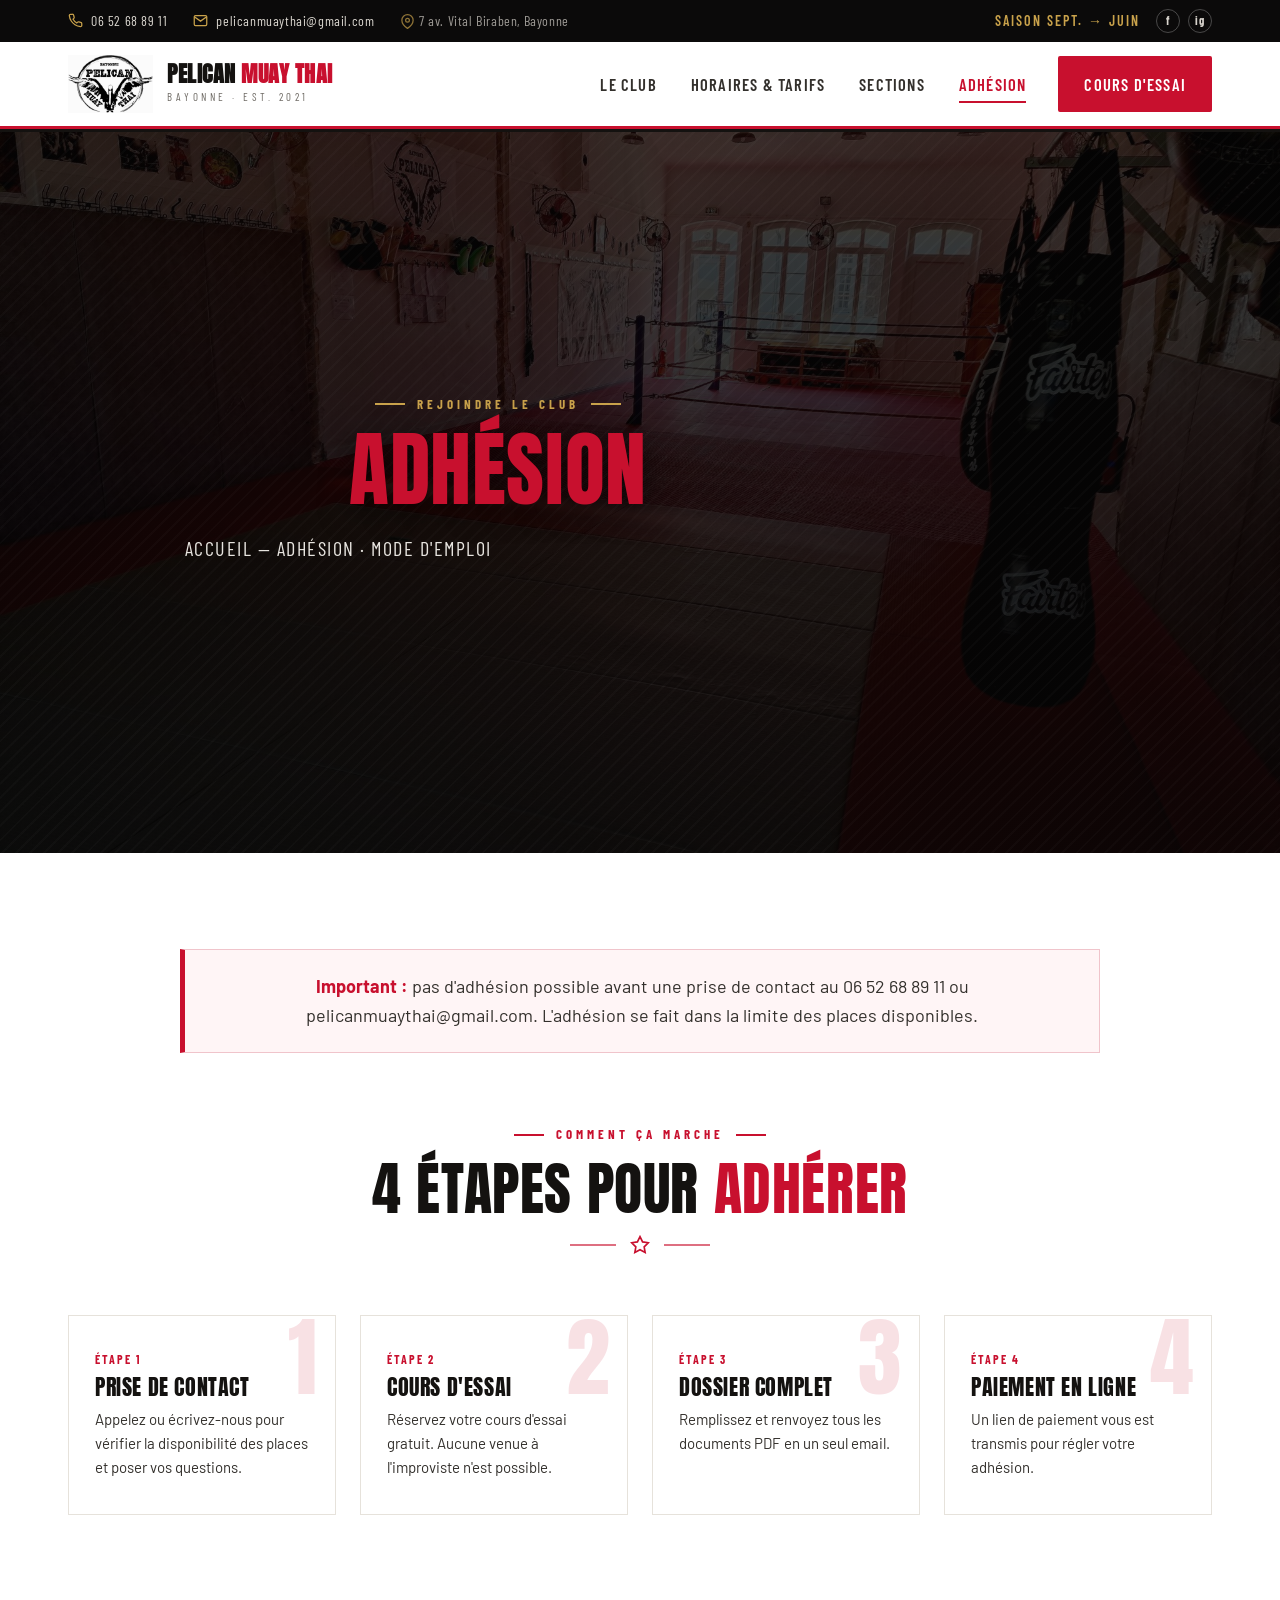
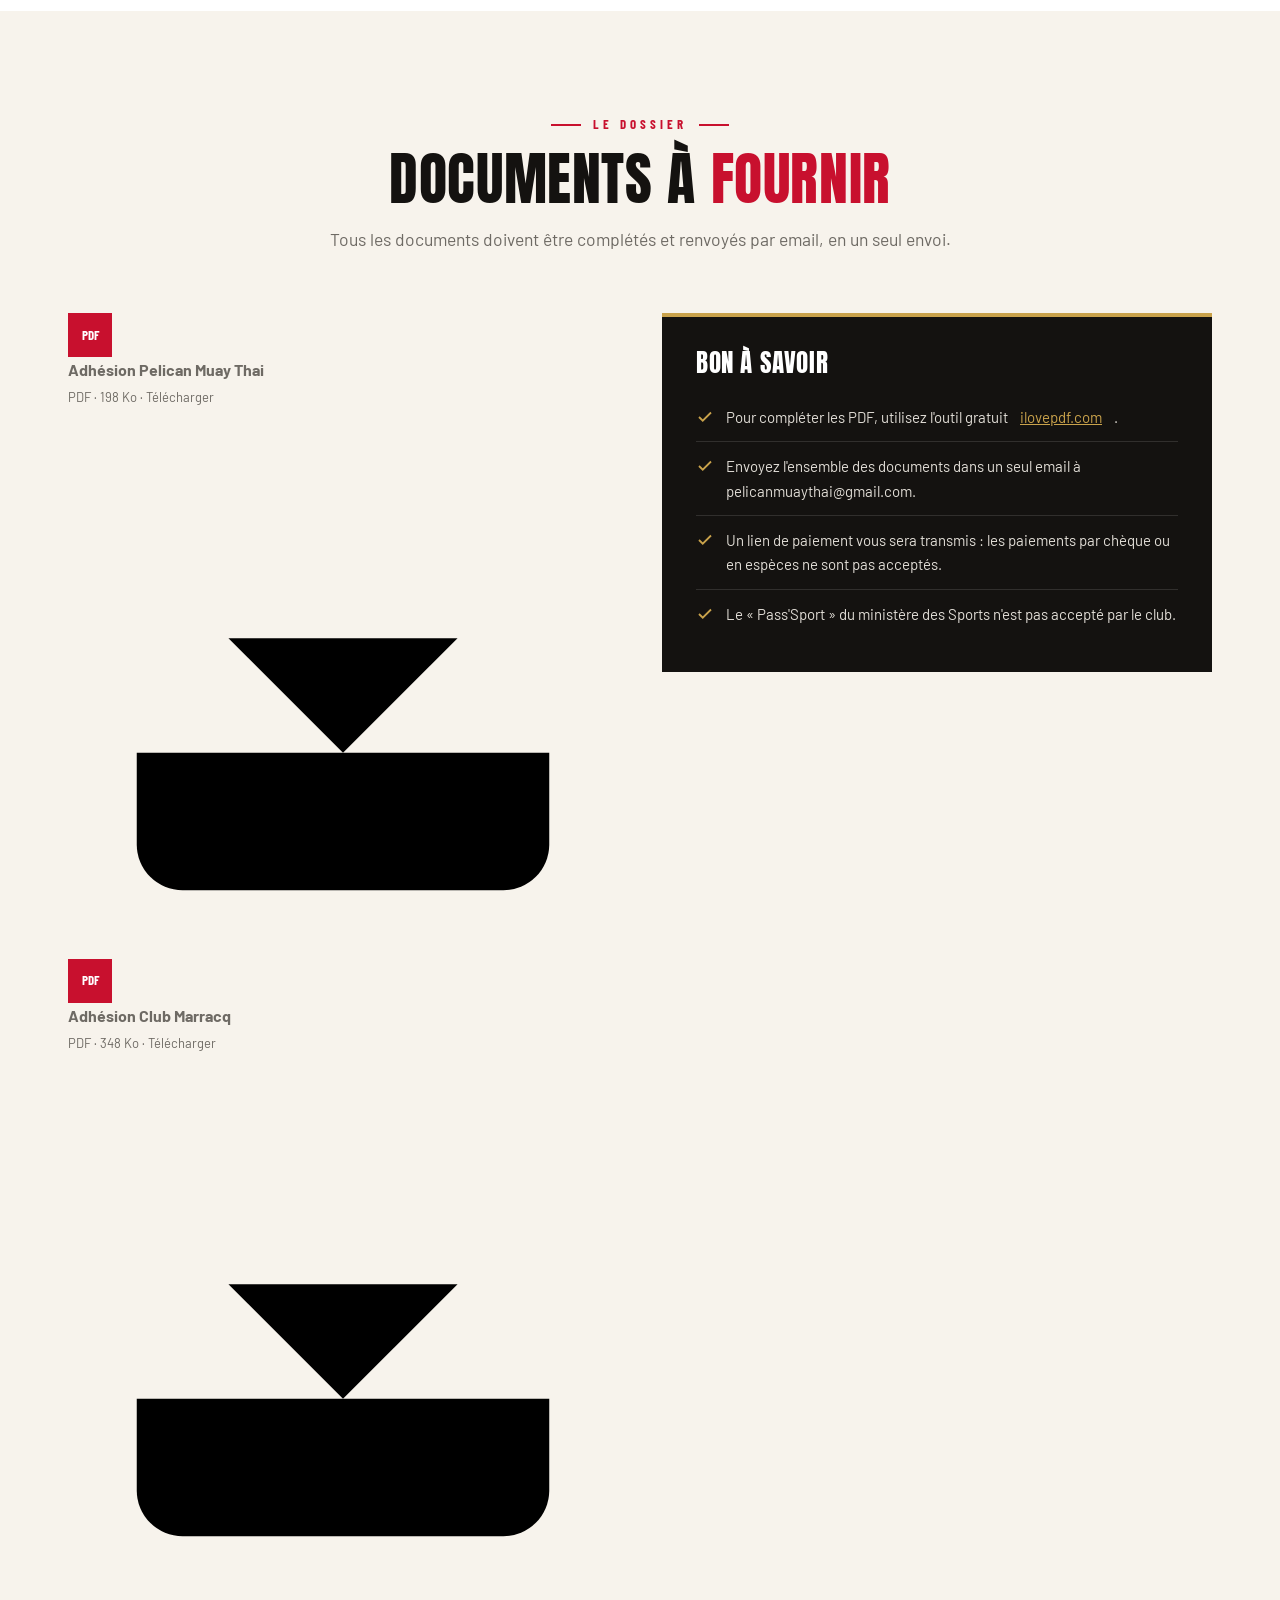
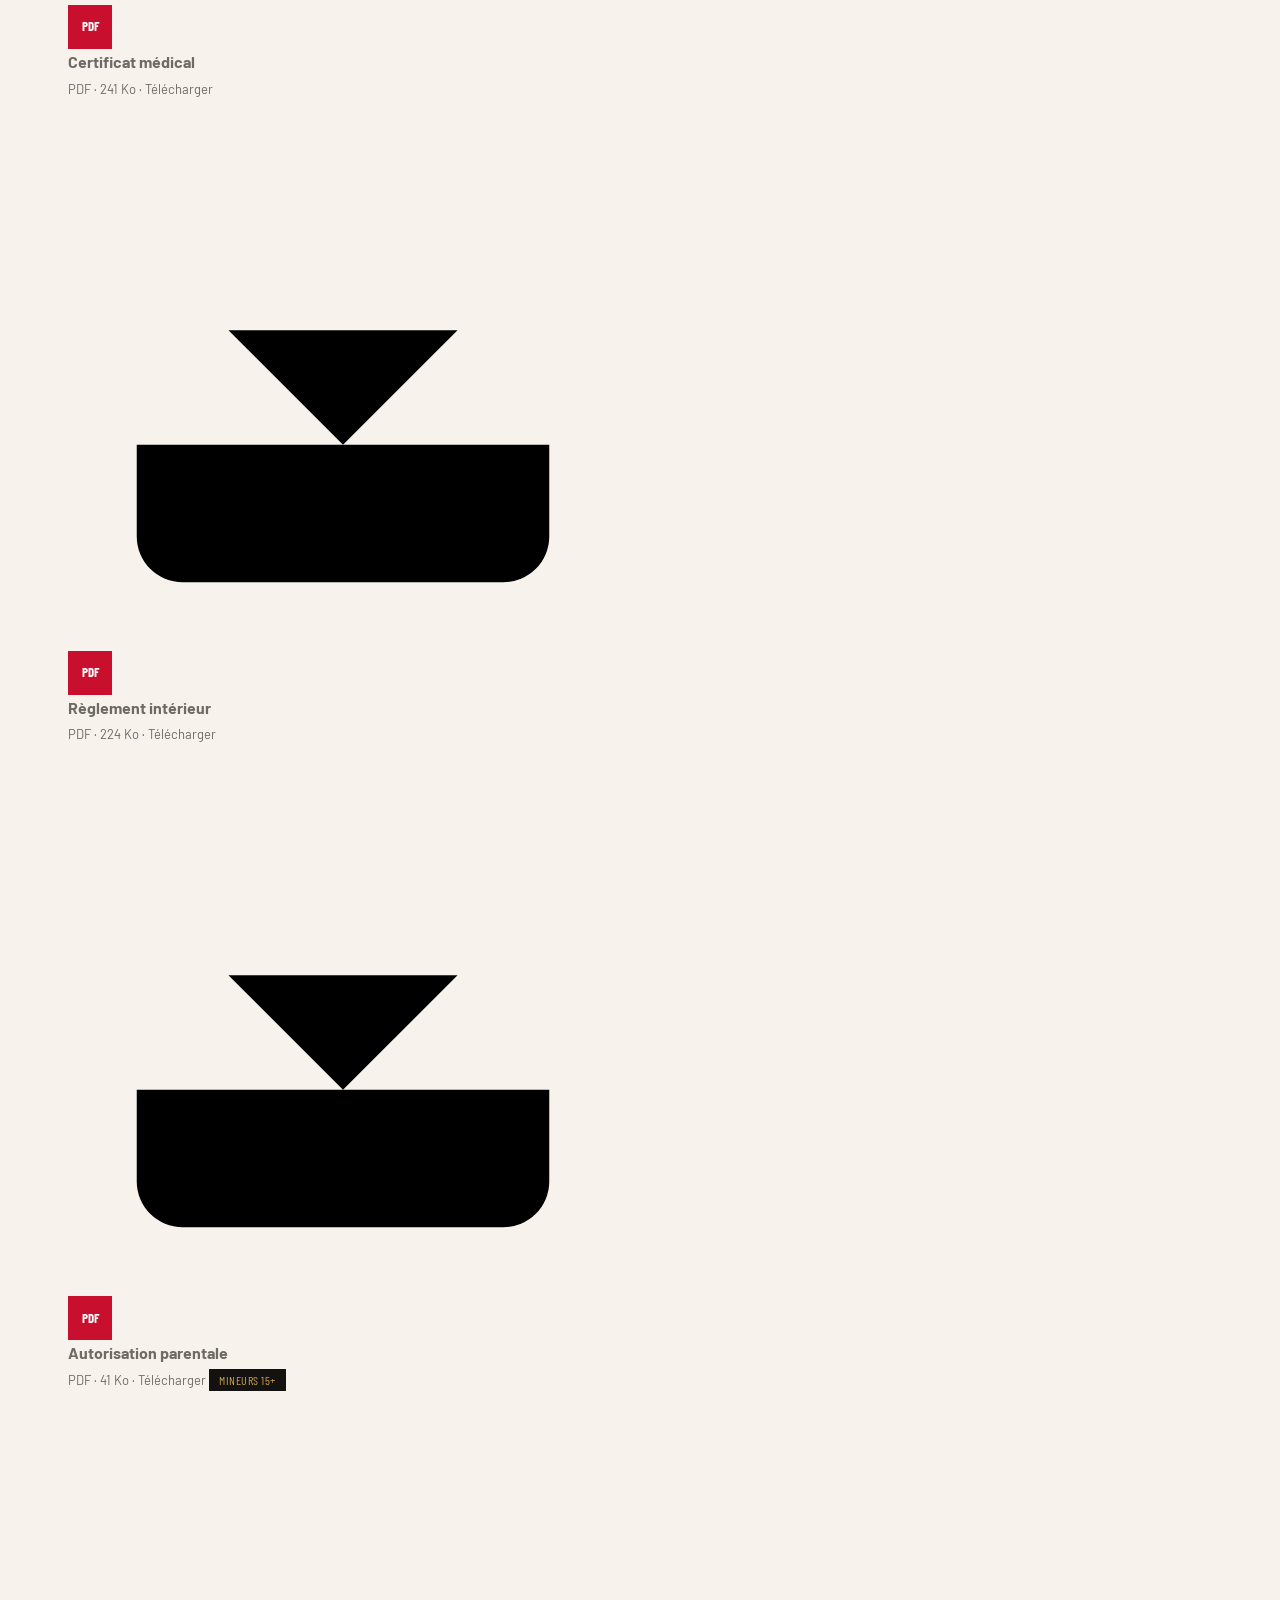
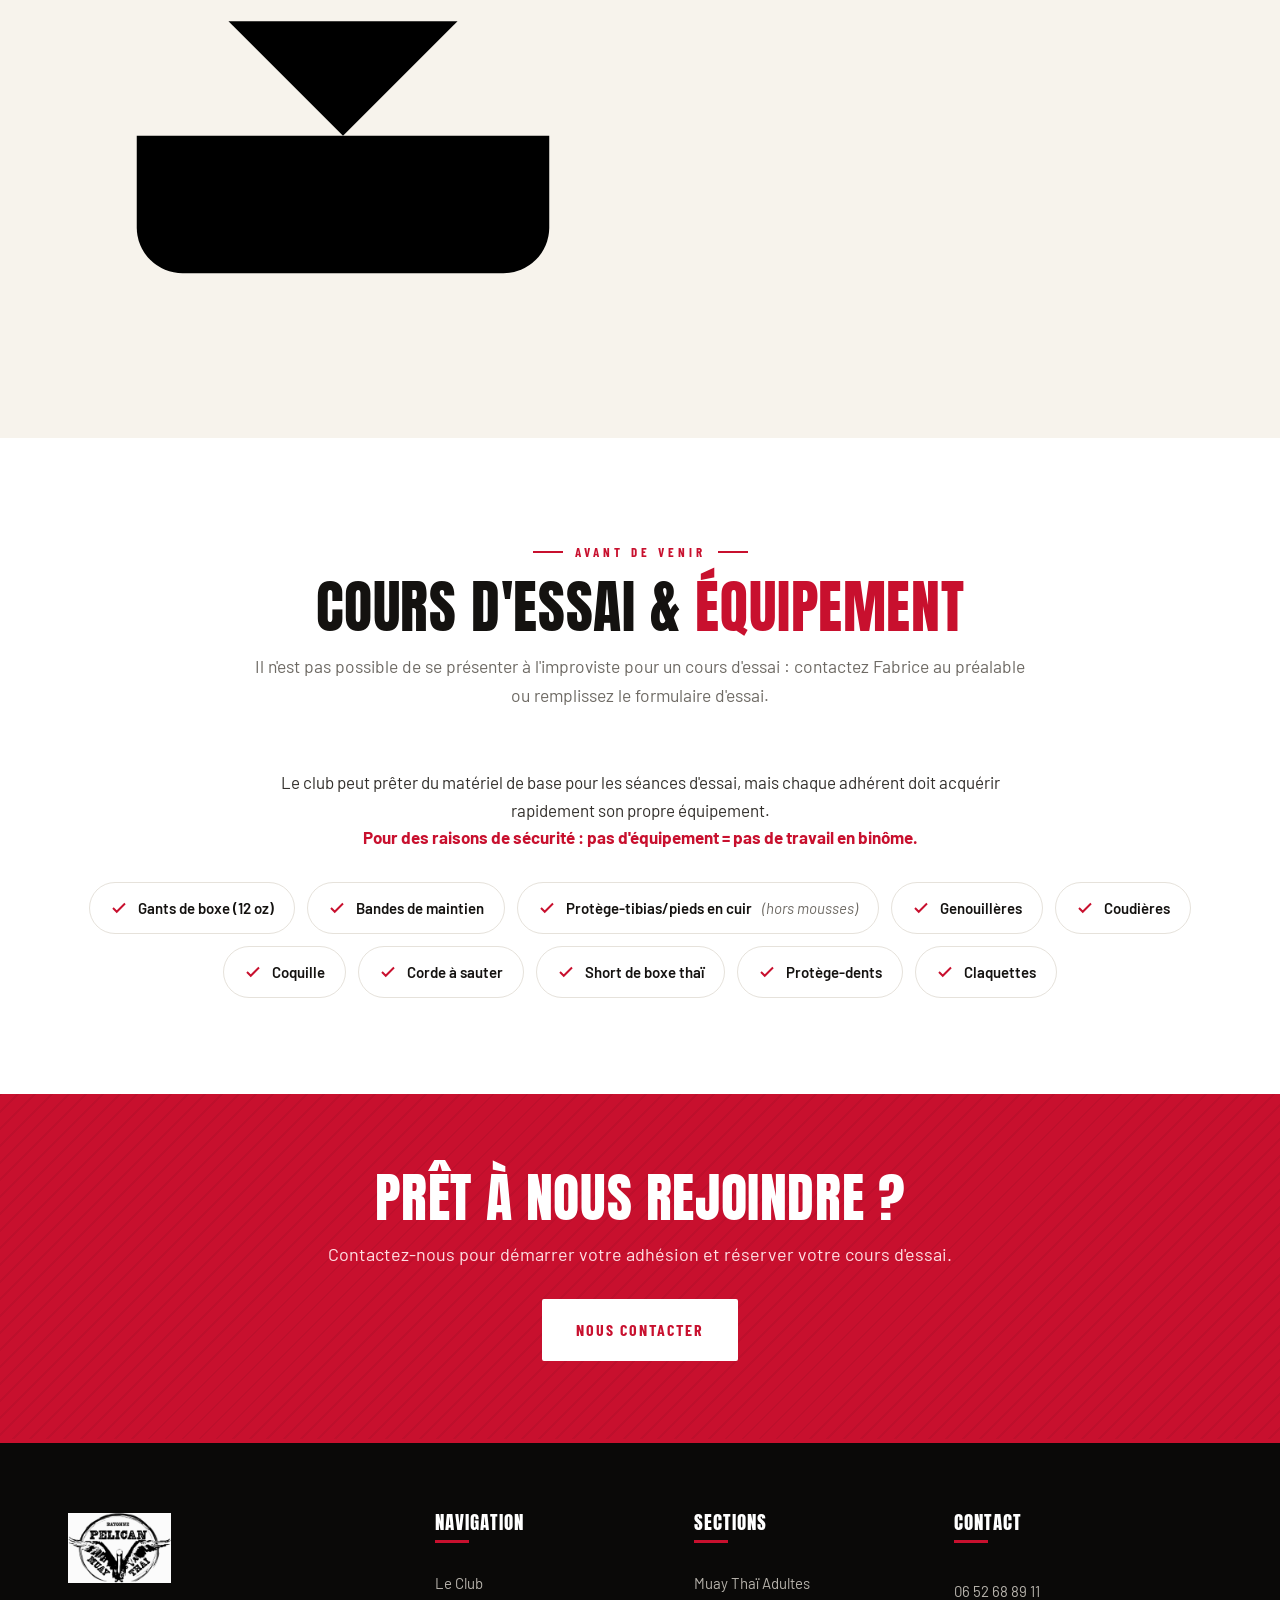
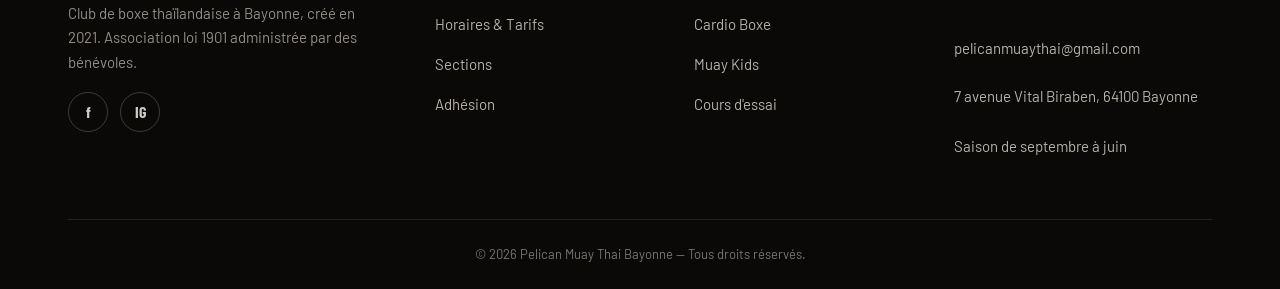
==== commit 4df89d74: "SEO/GEO: JSON-LD LocalBusiness + BreadcrumbList, Open Graph/Twitter, canonical, sitemap+robots, favi" ====
--- a/adhesion.html
+++ b/adhesion.html
@@ -5,11 +5,64 @@
 <meta name="viewport" content="width=device-width, initial-scale=1.0">
 <title>Adhésion — Pelican Muay Thai Bayonne</title>
 <meta name="description" content="Comment adhérer au Pelican Muay Thai Bayonne : documents à fournir, cours d'essai, équipement nécessaire et modalités de paiement.">
-<link rel="icon" href="assets/img/logo.jpg">
+<link rel="canonical" href="https://www.pelicanmuaythai.fr/adhesion.html">
+
+<link rel="icon" href="assets/img/favicon.ico" sizes="any">
+<link rel="icon" type="image/png" sizes="32x32" href="assets/img/favicon-32.png">
+<link rel="apple-touch-icon" href="assets/img/apple-touch-icon.png">
+
+<meta property="og:type" content="website">
+<meta property="og:site_name" content="Pelican Muay Thai Bayonne">
+<meta property="og:locale" content="fr_FR">
+<meta property="og:title" content="Adhésion — Pelican Muay Thai Bayonne">
+<meta property="og:description" content="Comment adhérer au Pelican Muay Thai Bayonne : documents, cours d'essai, équipement et modalités d'inscription.">
+<meta property="og:url" content="https://www.pelicanmuaythai.fr/adhesion.html">
+<meta property="og:image" content="https://www.pelicanmuaythai.fr/assets/img/og-image.jpg">
+<meta property="og:image:width" content="1200">
+<meta property="og:image:height" content="630">
+<meta name="twitter:card" content="summary_large_image">
+<meta name="twitter:title" content="Adhésion — Pelican Muay Thai Bayonne">
+<meta name="twitter:description" content="Documents, cours d'essai, équipement et modalités d'inscription au Pelican Muay Thai Bayonne.">
+<meta name="twitter:image" content="https://www.pelicanmuaythai.fr/assets/img/og-image.jpg">
+
 <link rel="preconnect" href="https://fonts.googleapis.com">
 <link rel="preconnect" href="https://fonts.gstatic.com" crossorigin>
+<link rel="preload" as="image" href="assets/img/hero.jpg" fetchpriority="high">
 <link href="https://fonts.googleapis.com/css2?family=Anton&family=Barlow:wght@400;500;600;700&family=Barlow+Condensed:wght@500;600;700&display=swap" rel="stylesheet">
 <link rel="stylesheet" href="assets/css/style.css">
+
+<script type="application/ld+json">
+{
+  "@context": "https://schema.org",
+  "@type": "SportsActivityLocation",
+  "@id": "https://www.pelicanmuaythai.fr/#club",
+  "name": "Pelican Muay Thai Bayonne",
+  "url": "https://www.pelicanmuaythai.fr/",
+  "logo": "https://www.pelicanmuaythai.fr/assets/img/logo.jpg",
+  "image": "https://www.pelicanmuaythai.fr/assets/img/og-image.jpg",
+  "telephone": "+33652688911",
+  "email": "pelicanmuaythai@gmail.com",
+  "priceRange": "€€",
+  "sport": "Muay Thaï",
+  "address": { "@type": "PostalAddress", "streetAddress": "7 avenue Vital Biraben", "postalCode": "64100", "addressLocality": "Bayonne", "addressCountry": "FR" },
+  "geo": { "@type": "GeoCoordinates", "latitude": 43.4768677, "longitude": -1.4821566 },
+  "sameAs": ["https://www.facebook.com/pelicanmuaythai", "https://www.instagram.com/pelicanmuaythai/"],
+  "openingHoursSpecification": [
+    { "@type": "OpeningHoursSpecification", "dayOfWeek": ["Tuesday", "Thursday", "Friday"], "opens": "17:30", "closes": "20:30" },
+    { "@type": "OpeningHoursSpecification", "dayOfWeek": "Saturday", "opens": "10:30", "closes": "11:30" }
+  ]
+}
+</script>
+<script type="application/ld+json">
+{
+  "@context": "https://schema.org",
+  "@type": "BreadcrumbList",
+  "itemListElement": [
+    { "@type": "ListItem", "position": 1, "name": "Accueil", "item": "https://www.pelicanmuaythai.fr/" },
+    { "@type": "ListItem", "position": 2, "name": "Adhésion", "item": "https://www.pelicanmuaythai.fr/adhesion.html" }
+  ]
+}
+</script>
 </head>
 <body>
 
@@ -19,7 +72,7 @@
     <div class="tb-left">
       <a href="tel:+33652688911"><svg viewBox="0 0 24 24"><path d="M22 16.92v3a2 2 0 0 1-2.18 2 19.79 19.79 0 0 1-8.63-3.07 19.5 19.5 0 0 1-6-6 19.79 19.79 0 0 1-3.07-8.67A2 2 0 0 1 4.11 2h3a2 2 0 0 1 2 1.72c.13.96.36 1.9.7 2.81a2 2 0 0 1-.45 2.11L8.09 9.91a16 16 0 0 0 6 6l1.27-1.27a2 2 0 0 1 2.11-.45c.91.34 1.85.57 2.81.7A2 2 0 0 1 22 16.92z"/></svg>06 52 68 89 11</a>
       <a class="tb-hide" href="mailto:pelicanmuaythai@gmail.com"><svg viewBox="0 0 24 24"><path d="M4 4h16a2 2 0 0 1 2 2v12a2 2 0 0 1-2 2H4a2 2 0 0 1-2-2V6a2 2 0 0 1 2-2z"/><polyline points="22,6 12,13 2,6"/></svg>pelicanmuaythai@gmail.com</a>
-      <span class="tb-hide" style="opacity:.7"><svg viewBox="0 0 24 24" style="display:inline-block;vertical-align:-3px"><path d="M21 10c0 7-9 13-9 13s-9-6-9-13a9 9 0 0 1 18 0z"/><circle cx="12" cy="10" r="3"/></svg> Bayonne · Club Marracq</span>
+      <span class="tb-hide" style="opacity:.7"><svg viewBox="0 0 24 24" style="display:inline-block;vertical-align:-3px"><path d="M21 10c0 7-9 13-9 13s-9-6-9-13a9 9 0 0 1 18 0z"/><circle cx="12" cy="10" r="3"/></svg> 7 av. Vital Biraben, Bayonne</span>
     </div>
     <div class="tb-right">
       <span class="lbl">Saison sept. → juin</span>
@@ -52,7 +105,7 @@
 <!-- ===== PAGE HERO ===== -->
 <section class="hero page-hero">
   <div class="hero-media">
-    <img src="assets/img/hero.jpg" alt="Entraînement Pelican Muay Thai">
+    <img src="assets/img/hero.jpg" alt="Entraînement Pelican Muay Thai" width="2048" height="1153" fetchpriority="high">
     <div class="hero-overlay"></div>
     <div class="hero-inner">
       <div class="container">
@@ -105,13 +158,34 @@
     </div>
 
     <div class="docs-grid">
-      <ul class="doc-list reveal">
-        <li><span class="di">PDF</span><div><b>Adhésion Pelican Muay Thai</b><span>73,87 Ko</span></div></li>
-        <li><span class="di">PDF</span><div><b>Adhésion Club Marracq</b><span>60,76 Ko</span></div></li>
-        <li><span class="di">PDF</span><div><b>Certificat médical</b><span>240,67 Ko</span></div></li>
-        <li><span class="di">PDF</span><div><b>Règlement intérieur</b><span>45,80 Ko</span></div></li>
-        <li><span class="di">PDF</span><div><b>Autorisation parentale</b><span>198,03 Ko</span></div><span class="opt">Mineurs 15+</span></li>
-      </ul>
+      <div class="doc-list reveal">
+        <a class="doc" href="assets/docs/adhesion-pelican-muay-thai.pdf" download>
+          <span class="di">PDF</span>
+          <span class="doc-name"><b>Adhésion Pelican Muay Thai</b><span>PDF · 198 Ko · Télécharger</span></span>
+          <span class="dl-ico"><svg viewBox="0 0 24 24"><path d="M21 15v4a2 2 0 0 1-2 2H5a2 2 0 0 1-2-2v-4"/><polyline points="7 10 12 15 17 10"/><line x1="12" y1="15" x2="12" y2="3"/></svg></span>
+        </a>
+        <a class="doc" href="assets/docs/adhesion-club-marracq.pdf" download>
+          <span class="di">PDF</span>
+          <span class="doc-name"><b>Adhésion Club Marracq</b><span>PDF · 348 Ko · Télécharger</span></span>
+          <span class="dl-ico"><svg viewBox="0 0 24 24"><path d="M21 15v4a2 2 0 0 1-2 2H5a2 2 0 0 1-2-2v-4"/><polyline points="7 10 12 15 17 10"/><line x1="12" y1="15" x2="12" y2="3"/></svg></span>
+        </a>
+        <a class="doc" href="assets/docs/certificat-medical.pdf" download>
+          <span class="di">PDF</span>
+          <span class="doc-name"><b>Certificat médical</b><span>PDF · 241 Ko · Télécharger</span></span>
+          <span class="dl-ico"><svg viewBox="0 0 24 24"><path d="M21 15v4a2 2 0 0 1-2 2H5a2 2 0 0 1-2-2v-4"/><polyline points="7 10 12 15 17 10"/><line x1="12" y1="15" x2="12" y2="3"/></svg></span>
+        </a>
+        <a class="doc" href="assets/docs/reglement-interieur.pdf" download>
+          <span class="di">PDF</span>
+          <span class="doc-name"><b>Règlement intérieur</b><span>PDF · 224 Ko · Télécharger</span></span>
+          <span class="dl-ico"><svg viewBox="0 0 24 24"><path d="M21 15v4a2 2 0 0 1-2 2H5a2 2 0 0 1-2-2v-4"/><polyline points="7 10 12 15 17 10"/><line x1="12" y1="15" x2="12" y2="3"/></svg></span>
+        </a>
+        <a class="doc" href="assets/docs/autorisation-parentale.pdf" download>
+          <span class="di">PDF</span>
+          <span class="doc-name"><b>Autorisation parentale</b><span>PDF · 41 Ko · Télécharger</span></span>
+          <span class="opt">Mineurs 15+</span>
+          <span class="dl-ico"><svg viewBox="0 0 24 24"><path d="M21 15v4a2 2 0 0 1-2 2H5a2 2 0 0 1-2-2v-4"/><polyline points="7 10 12 15 17 10"/><line x1="12" y1="15" x2="12" y2="3"/></svg></span>
+        </a>
+      </div>
 
       <div class="note-card reveal">
         <h3>Bon à savoir</h3>
@@ -192,10 +266,12 @@
       </div>
       <div class="foot-col">
         <h4>Contact</h4>
-        <li><a href="tel:+33652688911">06 52 68 89 11</a></li>
-        <li><a href="mailto:pelicanmuaythai@gmail.com">pelicanmuaythai@gmail.com</a></li>
-        <li>Bayonne · Club Marracq</li>
-        <li style="margin-top:10px">Saison de septembre à juin</li>
+        <ul>
+          <li><a href="tel:+33652688911">06 52 68 89 11</a></li>
+          <li><a href="mailto:pelicanmuaythai@gmail.com">pelicanmuaythai@gmail.com</a></li>
+          <li>7 avenue Vital Biraben, 64100 Bayonne</li>
+          <li style="margin-top:10px">Saison de septembre à juin</li>
+        </ul>
       </div>
     </div>
     <div class="foot-bottom">© <span id="year">2026</span> Pelican Muay Thai Bayonne — Tous droits réservés.</div>
--- a/assets/css/style.css
+++ b/assets/css/style.css
@@ -329,6 +329,18 @@
 .field input,.field textarea,.field select{width:100%;padding:14px 16px;border:1px solid var(--line);font-family:inherit;font-size:15px;background:#faf9f7;transition:.2s;border-radius:2px}
 .field input:focus,.field textarea:focus,.field select:focus{outline:none;border-color:var(--red);background:#fff}
 .contact-card .btn{width:100%;justify-content:center}
+/* Affiches disciplines (page sections) */
+.affiches{display:grid;grid-template-columns:repeat(3,1fr);gap:26px;margin:0}
+.affiche{margin:0;padding:12px;background:#0e0e0e;border:1px solid var(--line);box-shadow:var(--shadow);position:relative;transition:.25s var(--ease)}
+.affiche::after{content:"";position:absolute;inset:0;border:2px solid transparent;transition:.25s}
+.affiche:hover{transform:translateY(-6px)}
+.affiche:hover::after{border-color:var(--gold)}
+.affiche img{width:100%;height:auto;display:block}
+@media (max-width:900px){.affiches{grid-template-columns:1fr 1fr;gap:18px}}
+@media (max-width:680px){.affiches{grid-template-columns:1fr;max-width:420px;margin:0 auto}}
+
+.map-wrap{margin-top:54px;border:3px solid var(--gold);box-shadow:var(--shadow);line-height:0}
+.map-wrap iframe{display:block;filter:grayscale(.3) contrast(1.05)}
 
 /* ---------- CTA strip ---------- */
 .cta-strip{background:var(--red);color:#fff;text-align:center;padding:78px 0;position:relative;overflow:hidden}
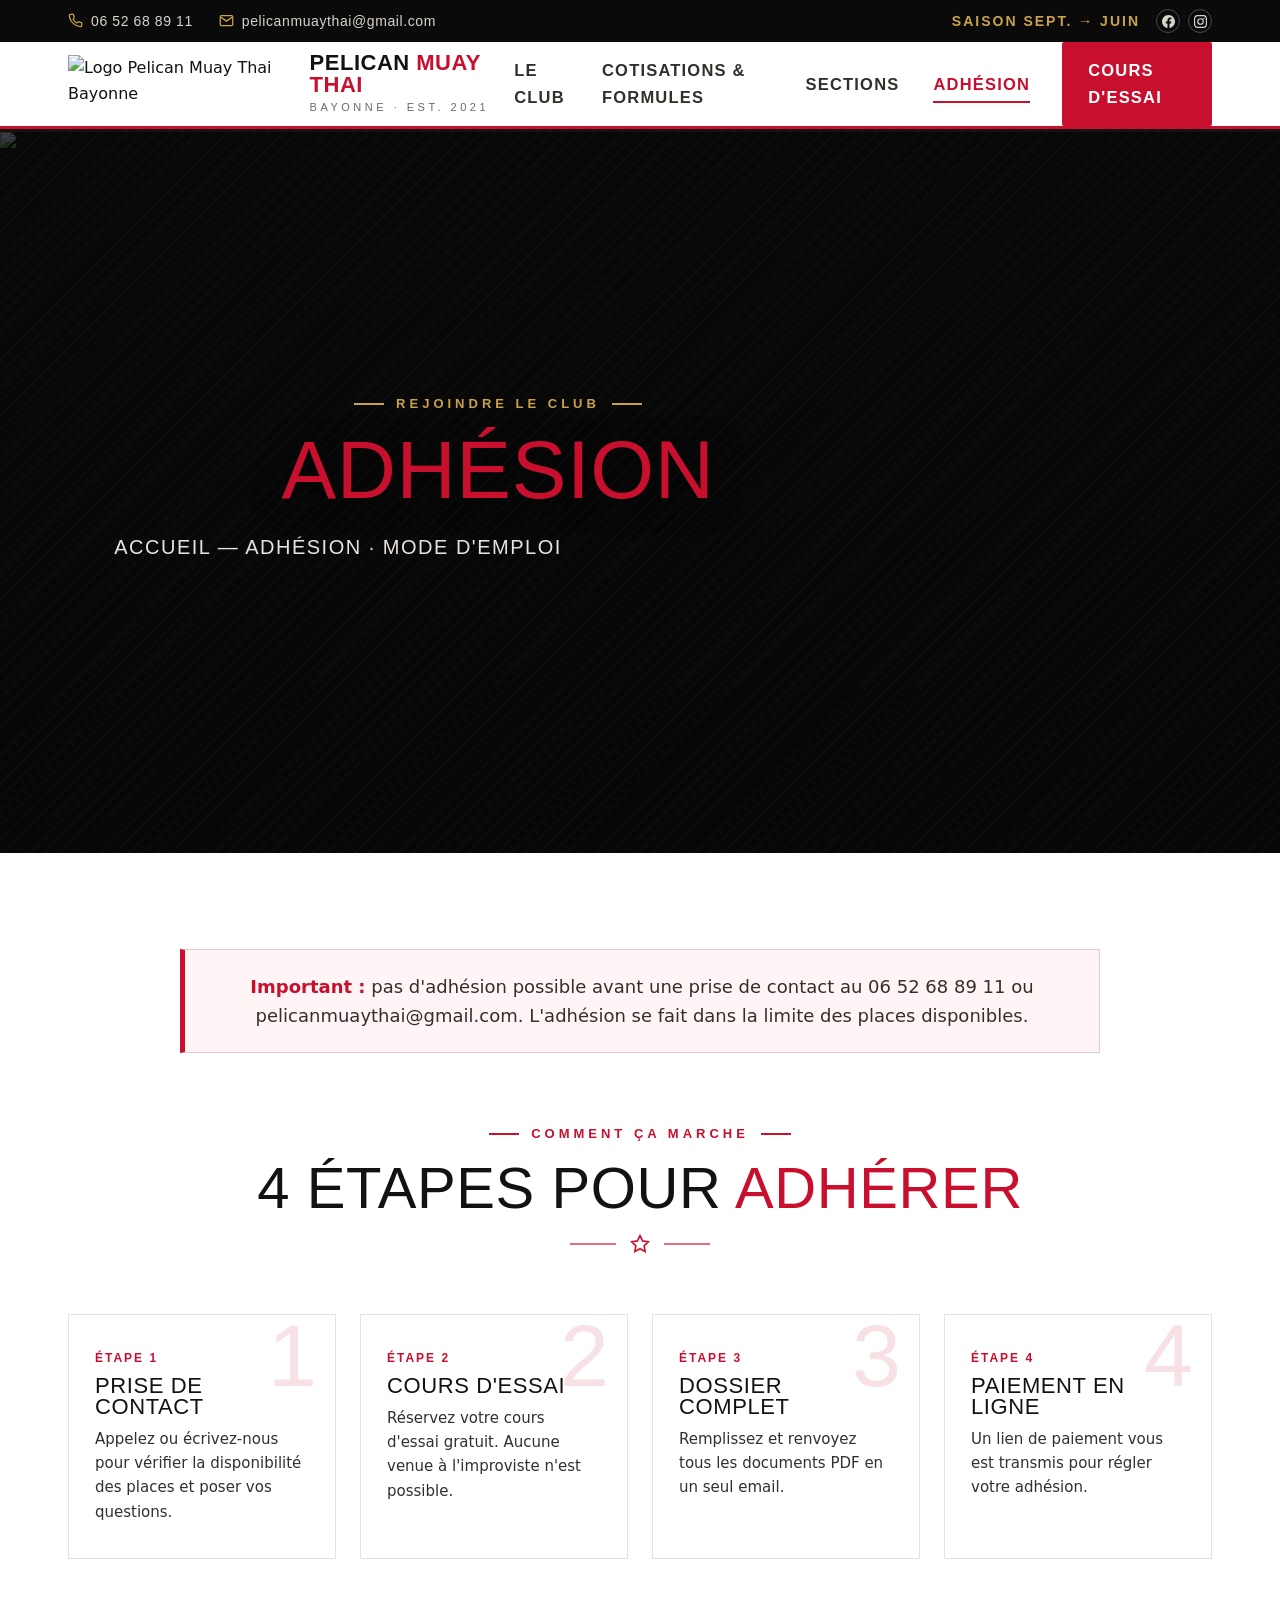
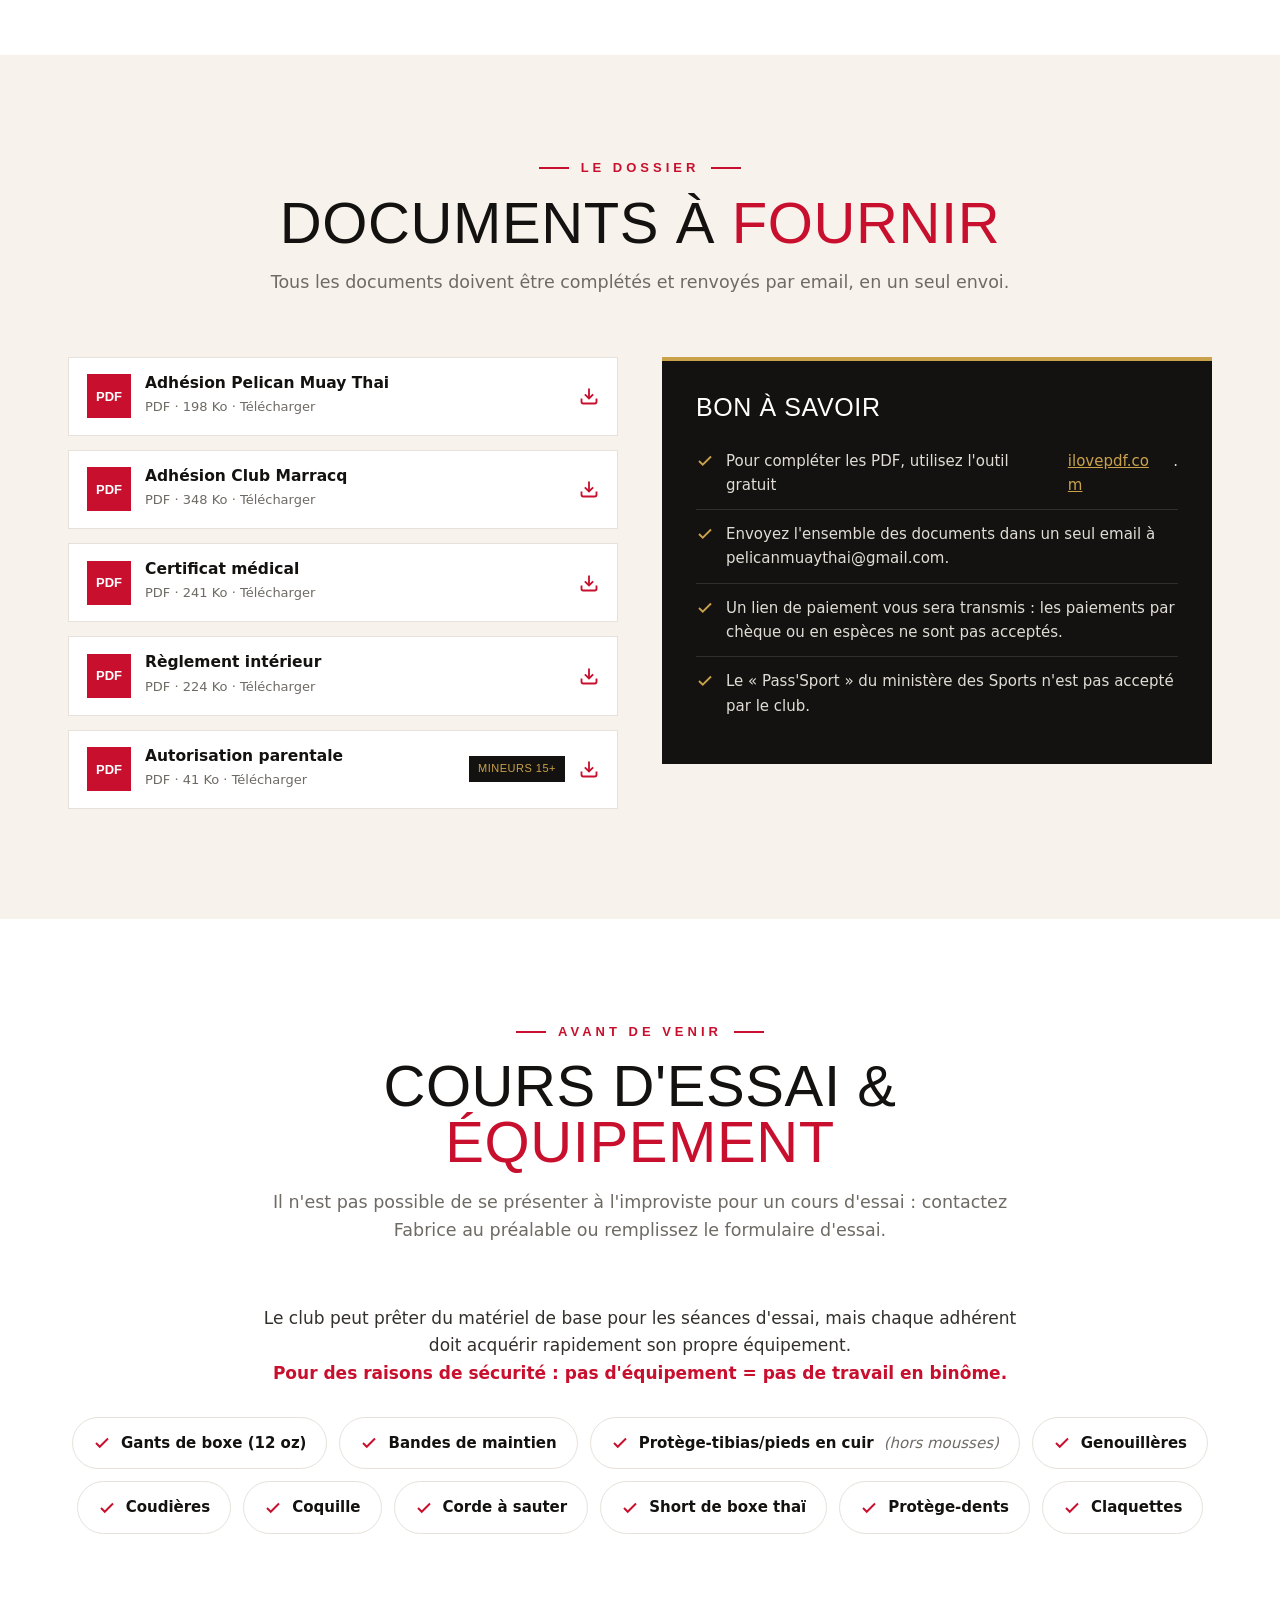
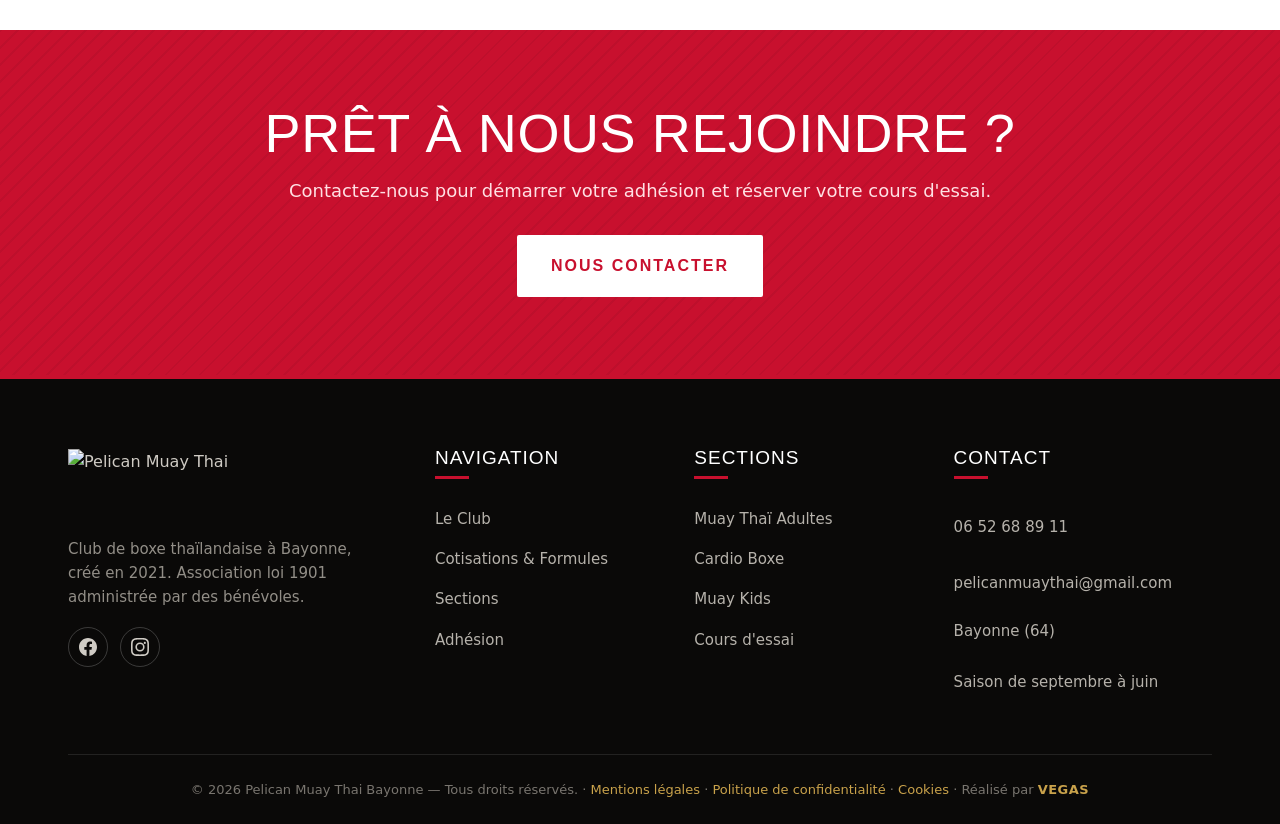
==== commit c13ac9c6: "Page cotisations: hero sans texte (banniere image), titre H1 nettoye; credit VEGAS dans le footer Co" ====
--- a/adhesion.html
+++ b/adhesion.html
@@ -25,10 +25,9 @@
 <meta name="twitter:description" content="Documents, cours d'essai, équipement et modalités d'inscription au Pelican Muay Thai Bayonne.">
 <meta name="twitter:image" content="https://www.pelicanmuaythai.fr/assets/img/og-image.jpg">
 
-<link rel="preconnect" href="https://fonts.googleapis.com">
-<link rel="preconnect" href="https://fonts.gstatic.com" crossorigin>
-<link rel="preload" as="image" href="assets/img/hero.jpg" fetchpriority="high">
-<link href="https://fonts.googleapis.com/css2?family=Anton&family=Barlow:wght@400;500;600;700&family=Barlow+Condensed:wght@500;600;700&display=swap" rel="stylesheet">
+<link rel="preload" as="image" href="assets/img/hero.webp" fetchpriority="high">
+<link rel="preload" as="font" type="font/woff2" href="assets/fonts/barlow-400.woff2" crossorigin>
+<link rel="preload" as="font" type="font/woff2" href="assets/fonts/anton-400.woff2" crossorigin>
 <link rel="stylesheet" href="assets/css/style.css">
 
 <script type="application/ld+json">
@@ -38,14 +37,13 @@
   "@id": "https://www.pelicanmuaythai.fr/#club",
   "name": "Pelican Muay Thai Bayonne",
   "url": "https://www.pelicanmuaythai.fr/",
-  "logo": "https://www.pelicanmuaythai.fr/assets/img/logo.jpg",
+  "logo": "https://www.pelicanmuaythai.fr/assets/img/logo.webp",
   "image": "https://www.pelicanmuaythai.fr/assets/img/og-image.jpg",
   "telephone": "+33652688911",
   "email": "pelicanmuaythai@gmail.com",
   "priceRange": "€€",
   "sport": "Muay Thaï",
-  "address": { "@type": "PostalAddress", "streetAddress": "7 avenue Vital Biraben", "postalCode": "64100", "addressLocality": "Bayonne", "addressCountry": "FR" },
-  "geo": { "@type": "GeoCoordinates", "latitude": 43.4768677, "longitude": -1.4821566 },
+  "areaServed": { "@type": "City", "name": "Bayonne" },
   "sameAs": ["https://www.facebook.com/pelicanmuaythai", "https://www.instagram.com/pelicanmuaythai/"],
   "openingHoursSpecification": [
     { "@type": "OpeningHoursSpecification", "dayOfWeek": ["Tuesday", "Thursday", "Friday"], "opens": "17:30", "closes": "20:30" },
@@ -72,13 +70,12 @@
     <div class="tb-left">
       <a href="tel:+33652688911"><svg viewBox="0 0 24 24"><path d="M22 16.92v3a2 2 0 0 1-2.18 2 19.79 19.79 0 0 1-8.63-3.07 19.5 19.5 0 0 1-6-6 19.79 19.79 0 0 1-3.07-8.67A2 2 0 0 1 4.11 2h3a2 2 0 0 1 2 1.72c.13.96.36 1.9.7 2.81a2 2 0 0 1-.45 2.11L8.09 9.91a16 16 0 0 0 6 6l1.27-1.27a2 2 0 0 1 2.11-.45c.91.34 1.85.57 2.81.7A2 2 0 0 1 22 16.92z"/></svg>06 52 68 89 11</a>
       <a class="tb-hide" href="mailto:pelicanmuaythai@gmail.com"><svg viewBox="0 0 24 24"><path d="M4 4h16a2 2 0 0 1 2 2v12a2 2 0 0 1-2 2H4a2 2 0 0 1-2-2V6a2 2 0 0 1 2-2z"/><polyline points="22,6 12,13 2,6"/></svg>pelicanmuaythai@gmail.com</a>
-      <span class="tb-hide" style="opacity:.7"><svg viewBox="0 0 24 24" style="display:inline-block;vertical-align:-3px"><path d="M21 10c0 7-9 13-9 13s-9-6-9-13a9 9 0 0 1 18 0z"/><circle cx="12" cy="10" r="3"/></svg> 7 av. Vital Biraben, Bayonne</span>
     </div>
     <div class="tb-right">
       <span class="lbl">Saison sept. → juin</span>
       <span class="tb-soc" style="display:flex;gap:8px">
-        <a href="https://www.facebook.com/pelicanmuaythai" target="_blank" rel="noopener" aria-label="Facebook">f</a>
-        <a href="https://www.instagram.com/pelicanmuaythai/" target="_blank" rel="noopener" aria-label="Instagram">ig</a>
+        <a href="https://www.facebook.com/pelicanmuaythai" target="_blank" rel="noopener" aria-label="Facebook"><svg viewBox="0 0 24 24" aria-hidden="true"><path d="M24 12.07C24 5.4 18.63 0 12 0S0 5.4 0 12.07C0 18.1 4.39 23.1 10.13 24v-8.44H7.08v-3.49h3.05V9.41c0-3.02 1.79-4.69 4.53-4.69 1.31 0 2.69.24 2.69.24v2.97h-1.51c-1.49 0-1.96.93-1.96 1.89v2.25h3.33l-.53 3.49h-2.8V24C19.61 23.1 24 18.1 24 12.07z"/></svg></a>
+        <a href="https://www.instagram.com/pelicanmuaythai/" target="_blank" rel="noopener" aria-label="Instagram"><svg viewBox="0 0 24 24" aria-hidden="true"><path d="M12 2.16c3.2 0 3.58.01 4.85.07 1.17.05 1.8.25 2.23.41.56.22.96.48 1.38.9.42.42.68.82.9 1.38.16.42.36 1.06.41 2.23.06 1.27.07 1.65.07 4.85s-.01 3.58-.07 4.85c-.05 1.17-.25 1.8-.41 2.23-.22.56-.48.96-.9 1.38-.42.42-.82.68-1.38.9-.42.16-1.06.36-2.23.41-1.27.06-1.65.07-4.85.07s-3.58-.01-4.85-.07c-1.17-.05-1.8-.25-2.23-.41-.56-.22-.96-.48-1.38-.9-.42-.42-.68-.82-.9-1.38-.16-.42-.36-1.06-.41-2.23-.06-1.27-.07-1.65-.07-4.85s.01-3.58.07-4.85c.05-1.17.25-1.8.41-2.23.22-.56.48-.96.9-1.38.42-.42.82-.68 1.38-.9.43-.16 1.06-.36 2.23-.41 1.27-.06 1.65-.07 4.85-.07M12 0C8.74 0 8.33.01 7.05.07 5.78.13 4.9.33 4.14.63c-.79.31-1.46.72-2.13 1.38C1.35 2.68.94 3.35.63 4.14.33 4.9.13 5.78.07 7.05.01 8.33 0 8.74 0 12s.01 3.67.07 4.95c.06 1.27.26 2.15.56 2.91.31.79.72 1.46 1.38 2.13.67.66 1.34 1.07 2.13 1.38.76.3 1.64.5 2.91.56C8.33 23.99 8.74 24 12 24s3.67-.01 4.95-.07c1.27-.06 2.15-.26 2.91-.56.79-.31 1.46-.72 2.13-1.38.66-.67 1.07-1.34 1.38-2.13.3-.76.5-1.64.56-2.91.06-1.28.07-1.69.07-4.95s-.01-3.67-.07-4.95c-.06-1.27-.26-2.15-.56-2.91-.31-.79-.72-1.46-1.38-2.13-.67-.66-1.34-1.07-2.13-1.38-.76-.3-1.64-.5-2.91-.56C15.67.01 15.26 0 12 0zm0 5.84A6.16 6.16 0 1 0 18.16 12 6.16 6.16 0 0 0 12 5.84zM12 16a4 4 0 1 1 4-4 4 4 0 0 1-4 4zm6.41-10.85a1.44 1.44 0 1 0 1.44 1.44 1.44 1.44 0 0 0-1.44-1.44z"/></svg></a>
       </span>
     </div>
   </div>
@@ -88,12 +85,12 @@
 <header class="site-header">
   <div class="container nav">
     <a href="index.html" class="brand">
-      <img src="assets/img/logo.jpg" alt="Logo Pelican Muay Thai Bayonne">
+      <img src="assets/img/logo.webp" alt="Logo Pelican Muay Thai Bayonne">
       <span><b>PELICAN <span>MUAY THAI</span></b><small>Bayonne · est. 2021</small></span>
     </a>
     <nav class="menu">
       <a href="index.html">Le Club</a>
-      <a href="horaires-tarifs.html">Horaires &amp; Tarifs</a>
+      <a href="cotisations-formules.html">Cotisations &amp; Formules</a>
       <a href="sections.html">Sections</a>
       <a href="adhesion.html" class="active">Adhésion</a>
       <a href="index.html#contact" class="btn">Cours d'essai</a>
@@ -105,7 +102,7 @@
 <!-- ===== PAGE HERO ===== -->
 <section class="hero page-hero">
   <div class="hero-media">
-    <img src="assets/img/hero.jpg" alt="Entraînement Pelican Muay Thai" width="2048" height="1153" fetchpriority="high">
+    <img src="assets/img/hero.webp" alt="Entraînement Pelican Muay Thai" width="2048" height="1153" fetchpriority="high">
     <div class="hero-overlay"></div>
     <div class="hero-inner">
       <div class="container">
@@ -243,17 +240,17 @@
   <div class="container">
     <div class="foot-grid">
       <div class="foot-brand">
-        <img src="assets/img/logo.jpg" alt="Pelican Muay Thai">
+        <img src="assets/img/logo.webp" alt="Pelican Muay Thai">
         <p>Club de boxe thaïlandaise à Bayonne, créé en 2021. Association loi 1901 administrée par des bénévoles.</p>
         <div class="fsoc">
-          <a href="https://www.facebook.com/pelicanmuaythai" target="_blank" rel="noopener">f</a>
-          <a href="https://www.instagram.com/pelicanmuaythai/" target="_blank" rel="noopener">IG</a>
+          <a href="https://www.facebook.com/pelicanmuaythai" target="_blank" rel="noopener"><svg viewBox="0 0 24 24" aria-hidden="true"><path d="M24 12.07C24 5.4 18.63 0 12 0S0 5.4 0 12.07C0 18.1 4.39 23.1 10.13 24v-8.44H7.08v-3.49h3.05V9.41c0-3.02 1.79-4.69 4.53-4.69 1.31 0 2.69.24 2.69.24v2.97h-1.51c-1.49 0-1.96.93-1.96 1.89v2.25h3.33l-.53 3.49h-2.8V24C19.61 23.1 24 18.1 24 12.07z"/></svg></a>
+          <a href="https://www.instagram.com/pelicanmuaythai/" target="_blank" rel="noopener"><svg viewBox="0 0 24 24" aria-hidden="true"><path d="M12 2.16c3.2 0 3.58.01 4.85.07 1.17.05 1.8.25 2.23.41.56.22.96.48 1.38.9.42.42.68.82.9 1.38.16.42.36 1.06.41 2.23.06 1.27.07 1.65.07 4.85s-.01 3.58-.07 4.85c-.05 1.17-.25 1.8-.41 2.23-.22.56-.48.96-.9 1.38-.42.42-.82.68-1.38.9-.42.16-1.06.36-2.23.41-1.27.06-1.65.07-4.85.07s-3.58-.01-4.85-.07c-1.17-.05-1.8-.25-2.23-.41-.56-.22-.96-.48-1.38-.9-.42-.42-.68-.82-.9-1.38-.16-.42-.36-1.06-.41-2.23-.06-1.27-.07-1.65-.07-4.85s.01-3.58.07-4.85c.05-1.17.25-1.8.41-2.23.22-.56.48-.96.9-1.38.42-.42.82-.68 1.38-.9.43-.16 1.06-.36 2.23-.41 1.27-.06 1.65-.07 4.85-.07M12 0C8.74 0 8.33.01 7.05.07 5.78.13 4.9.33 4.14.63c-.79.31-1.46.72-2.13 1.38C1.35 2.68.94 3.35.63 4.14.33 4.9.13 5.78.07 7.05.01 8.33 0 8.74 0 12s.01 3.67.07 4.95c.06 1.27.26 2.15.56 2.91.31.79.72 1.46 1.38 2.13.67.66 1.34 1.07 2.13 1.38.76.3 1.64.5 2.91.56C8.33 23.99 8.74 24 12 24s3.67-.01 4.95-.07c1.27-.06 2.15-.26 2.91-.56.79-.31 1.46-.72 2.13-1.38.66-.67 1.07-1.34 1.38-2.13.3-.76.5-1.64.56-2.91.06-1.28.07-1.69.07-4.95s-.01-3.67-.07-4.95c-.06-1.27-.26-2.15-.56-2.91-.31-.79-.72-1.46-1.38-2.13-.67-.66-1.34-1.07-2.13-1.38-.76-.3-1.64-.5-2.91-.56C15.67.01 15.26 0 12 0zm0 5.84A6.16 6.16 0 1 0 18.16 12 6.16 6.16 0 0 0 12 5.84zM12 16a4 4 0 1 1 4-4 4 4 0 0 1-4 4zm6.41-10.85a1.44 1.44 0 1 0 1.44 1.44 1.44 1.44 0 0 0-1.44-1.44z"/></svg></a>
         </div>
       </div>
       <div class="foot-col">
         <h4>Navigation</h4>
         <a href="index.html">Le Club</a>
-        <a href="horaires-tarifs.html">Horaires &amp; Tarifs</a>
+        <a href="cotisations-formules.html">Cotisations &amp; Formules</a>
         <a href="sections.html">Sections</a>
         <a href="adhesion.html">Adhésion</a>
       </div>
@@ -269,12 +266,12 @@
         <ul>
           <li><a href="tel:+33652688911">06 52 68 89 11</a></li>
           <li><a href="mailto:pelicanmuaythai@gmail.com">pelicanmuaythai@gmail.com</a></li>
-          <li>7 avenue Vital Biraben, 64100 Bayonne</li>
+          <li>Bayonne (64)</li>
           <li style="margin-top:10px">Saison de septembre à juin</li>
         </ul>
       </div>
     </div>
-    <div class="foot-bottom">© <span id="year">2026</span> Pelican Muay Thai Bayonne — Tous droits réservés.</div>
+    <div class="foot-bottom">© <span id="year">2026</span> Pelican Muay Thai Bayonne — Tous droits réservés. · <a href="mentions-legales.html">Mentions légales</a> · <a href="politique-confidentialite.html">Politique de confidentialité</a> · <a href="#" data-cookie-settings>Cookies</a> · <span class="credit">Réalisé par <strong>VEGAS</strong></span></div>
   </div>
 </footer>
 
--- a/assets/css/style.css
+++ b/assets/css/style.css
@@ -2,6 +2,16 @@
    PELICAN MUAY THAI — Refonte 2.0
    Old-school boxing poster · fond blanc · noir / rouge / laiton
    ========================================================= */
+
+/* ---------- Polices auto-hébergées (RGPD : aucune connexion à Google) ---------- */
+@font-face{font-family:"Anton";font-style:normal;font-weight:400;font-display:swap;src:url("../fonts/anton-400.woff2") format("woff2")}
+@font-face{font-family:"Barlow";font-style:normal;font-weight:400;font-display:swap;src:url("../fonts/barlow-400.woff2") format("woff2")}
+@font-face{font-family:"Barlow";font-style:normal;font-weight:500;font-display:swap;src:url("../fonts/barlow-500.woff2") format("woff2")}
+@font-face{font-family:"Barlow";font-style:normal;font-weight:600;font-display:swap;src:url("../fonts/barlow-600.woff2") format("woff2")}
+@font-face{font-family:"Barlow";font-style:normal;font-weight:700;font-display:swap;src:url("../fonts/barlow-700.woff2") format("woff2")}
+@font-face{font-family:"Barlow Condensed";font-style:normal;font-weight:500;font-display:swap;src:url("../fonts/barlow-condensed-500.woff2") format("woff2")}
+@font-face{font-family:"Barlow Condensed";font-style:normal;font-weight:600;font-display:swap;src:url("../fonts/barlow-condensed-600.woff2") format("woff2")}
+@font-face{font-family:"Barlow Condensed";font-style:normal;font-weight:700;font-display:swap;src:url("../fonts/barlow-condensed-700.woff2") format("woff2")}
 
 :root{
   --red:#c8102e;
@@ -198,13 +208,16 @@
 .coach h3{font-size:23px}
 .coach .role{font-family:"Barlow Condensed",sans-serif;text-transform:uppercase;letter-spacing:1.5px;color:var(--red);font-weight:700;font-size:13.5px;margin-bottom:10px}
 .coach p{font-size:15px;color:var(--ink-soft)}
+.coach .coach-photo{flex:0 0 92px;width:92px;height:92px;border-radius:50%;object-fit:cover;object-position:center 25%;border:2px solid var(--gold);background:#0e0e0e;box-shadow:var(--shadow-sm)}
+/* Photo d'action (paysage) : on affiche l'image entière, cadre rond -> arrondi doux */
+.coach .coach-photo--full{flex:0 0 120px;width:120px;height:120px;border-radius:14px;object-fit:contain;object-position:center}
 
 /* ---------- Carousel ---------- */
 .carousel{position:relative}
 .carousel-track{display:flex;gap:20px;overflow-x:auto;scroll-snap-type:x mandatory;scroll-behavior:smooth;padding:6px 0 18px;-ms-overflow-style:none;scrollbar-width:none}
 .carousel-track::-webkit-scrollbar{display:none}
 .slide{flex:0 0 auto;width:350px;scroll-snap-align:center;overflow:hidden;box-shadow:var(--shadow);position:relative;background:#1a1a1a;border:1px solid rgba(255,255,255,.08)}
-.slide img{width:100%;height:450px;object-fit:cover;transition:transform .6s var(--ease)}
+.slide img{width:100%;height:380px;object-fit:cover;object-position:center 28%;transition:transform .6s var(--ease)}
 .slide::after{content:"";position:absolute;inset:0;border:2px solid transparent;transition:.3s}
 .slide:hover img{transform:scale(1.06)}
 .slide:hover::after{border-color:var(--gold)}
@@ -288,17 +301,23 @@
 .step h3{font-size:22px;margin:6px 0 10px}
 .step p{font-size:15px;color:var(--ink-soft)}
 .docs-grid{display:grid;grid-template-columns:1fr 1fr;gap:44px;align-items:start}
-.doc-list li{display:flex;align-items:center;gap:16px;padding:18px 20px;background:#fff;border:1px solid var(--line);margin-bottom:14px;transition:.2s}
-.doc-list li:hover{border-color:var(--red);transform:translateX(4px)}
+.doc-list .doc{display:flex;align-items:center;gap:14px;padding:16px 18px;background:#fff;border:1px solid var(--line);margin-bottom:14px;transition:.2s;color:var(--ink);min-width:0}
+.doc-list .doc:hover{border-color:var(--red);box-shadow:var(--shadow-sm)}
 .doc-list .di{flex:0 0 44px;width:44px;height:44px;background:var(--red);color:#fff;display:grid;place-items:center;font-weight:700;font-family:"Barlow Condensed",sans-serif;font-size:13px}
-.doc-list b{display:block;font-size:16px}
-.doc-list span{font-size:13px;color:var(--grey)}
-.doc-list .opt{margin-left:auto;font-size:12px;background:var(--ink);color:var(--gold);padding:4px 10px;text-transform:uppercase;letter-spacing:.5px;font-family:"Barlow Condensed",sans-serif}
+.doc-list .doc-name{flex:1 1 auto;min-width:0}
+.doc-list b{display:block;font-size:15.5px;line-height:1.25;overflow-wrap:break-word}
+.doc-list .doc-name span{font-size:13px;color:var(--grey)}
+.doc-list .opt{flex:0 0 auto;font-size:11px;background:var(--ink);color:var(--gold);padding:4px 9px;text-transform:uppercase;letter-spacing:.5px;font-family:"Barlow Condensed",sans-serif;white-space:nowrap}
+.doc-list .dl-ico{flex:0 0 auto;color:var(--red)}
+.doc-list .dl-ico svg{width:20px;height:20px;stroke:currentColor;fill:none;stroke-width:2.2}
+.doc-list .doc:hover .dl-ico{color:var(--red-dark)}
 .note-card{background:var(--ink);color:#fff;padding:34px;border-top:4px solid var(--gold)}
 .note-card h3{color:#fff;font-size:25px;margin-bottom:18px}
 .note-card ul li{padding:12px 0;border-bottom:1px solid rgba(255,255,255,.12);font-size:15px;color:#e1ddd6;display:flex;gap:12px}
 .note-card ul li:last-child{border:0}
 .note-card ul li svg{flex:0 0 18px;width:18px;height:18px;stroke:var(--gold);fill:none;stroke-width:2.4;margin-top:3px}
+.note-card ul li{overflow-wrap:break-word;word-break:break-word}
+.note-card a{overflow-wrap:anywhere}
 .warn{background:#fff5f6;border:1px solid #f0c4cb;border-left:5px solid var(--red);padding:22px 26px;margin-top:28px;color:var(--ink-soft)}
 .warn b{color:var(--red)}
 
@@ -355,6 +374,8 @@
 .partners{display:flex;align-items:center;justify-content:center;gap:60px;flex-wrap:wrap;margin-top:10px}
 .partners img{height:80px;width:auto;filter:grayscale(1);opacity:.65;transition:.25s}
 .partners img:hover{filter:none;opacity:1}
+.partners .partner-text{font-family:"Anton",sans-serif;font-size:42px;letter-spacing:1px;color:var(--ink);opacity:.55;transition:.25s}
+.partners .partner-text:hover{opacity:1;color:var(--red)}
 
 /* ---------- Footer ---------- */
 .site-footer{background:#0a0908;color:#cfcbc4;padding:70px 0 0;border-top:4px solid var(--red)}
@@ -370,6 +391,19 @@
 .foot-col a:hover{color:var(--gold);padding-left:6px}
 .foot-bottom{border-top:1px solid rgba(255,255,255,.1);margin-top:52px;padding:24px 0;text-align:center;font-size:13px;color:#79756f}
 .foot-bottom a{color:var(--gold)}
+.foot-bottom .credit strong,.foot-bottom .credit a{color:var(--gold);letter-spacing:.5px;font-weight:700}
+.foot-bottom .credit a{text-decoration:none}
+.foot-bottom .credit a:hover{text-decoration:underline}
+
+/* ---------- Lightbox / zoom ---------- */
+.zoomable{cursor:zoom-in}
+.affiche{cursor:zoom-in}
+.lightbox{position:fixed;inset:0;background:rgba(6,6,6,.93);display:none;align-items:center;justify-content:center;z-index:200;padding:28px;cursor:zoom-out}
+.lightbox.open{display:flex;animation:lbfade .2s ease}
+@keyframes lbfade{from{opacity:0}to{opacity:1}}
+.lightbox img{max-width:96%;max-height:90vh;width:auto;height:auto;border:3px solid var(--gold);box-shadow:0 24px 70px rgba(0,0,0,.6)}
+.lightbox .lb-close{position:absolute;top:16px;right:26px;color:#fff;font-size:46px;line-height:1;cursor:pointer;font-family:"Anton",sans-serif;transition:.2s}
+.lightbox .lb-close:hover{color:var(--gold)}
 
 /* ---------- Reveal ---------- */
 .reveal{opacity:0;transform:translateY(30px);transition:opacity .7s var(--ease),transform .7s var(--ease)}
@@ -426,3 +460,67 @@
   .about-media::before,.sec-media::before{display:none}
   .coach{flex-direction:column;text-align:center;align-items:center}
 }
+
+/* ---------- Logos réseaux sociaux (SVG de marque) ---------- */
+.topbar .tb-soc a svg,.socials a svg,.foot-brand .fsoc a svg{fill:currentColor;stroke:none}
+.topbar .tb-soc a svg{width:13px;height:13px}
+.socials a svg{width:22px;height:22px}
+.foot-brand .fsoc a svg{width:18px;height:18px}
+
+/* =========================================================
+   ADDITIONS 2.1 — carte sans cookie, FAQ, bandeau cookies,
+   pages légales, page 404
+   ========================================================= */
+
+/* ---------- FAQ (accordéon) ---------- */
+.faq{max-width:840px;margin:0 auto;display:flex;flex-direction:column;gap:14px}
+.faq-item{background:#fff;border:1px solid var(--line);border-left:4px solid var(--red);transition:.2s}
+.faq-item[open]{box-shadow:var(--shadow-sm)}
+.faq-item summary{
+  list-style:none;cursor:pointer;display:flex;align-items:center;justify-content:space-between;gap:18px;
+  padding:20px 24px;font-family:"Barlow Condensed",sans-serif;font-weight:700;font-size:19px;
+  text-transform:uppercase;letter-spacing:.5px;color:var(--ink);
+}
+.faq-item summary::-webkit-details-marker{display:none}
+.faq-item summary .pm{flex:0 0 26px;width:26px;height:26px;position:relative}
+.faq-item summary .pm::before,.faq-item summary .pm::after{content:"";position:absolute;background:var(--red);transition:.25s var(--ease)}
+.faq-item summary .pm::before{top:12px;left:3px;right:3px;height:2px}
+.faq-item summary .pm::after{left:12px;top:3px;bottom:3px;width:2px}
+.faq-item[open] summary .pm::after{transform:scaleY(0)}
+.faq-item .faq-body{padding:0 24px 22px;color:var(--ink-soft);font-size:16px;line-height:1.65}
+.faq-item .faq-body a{color:var(--red);text-decoration:underline}
+
+/* ---------- Bandeau cookies ---------- */
+.cookie-banner{
+  position:fixed;left:18px;right:18px;bottom:18px;z-index:300;max-width:560px;margin:0 auto;
+  background:var(--ink);color:#e7e4df;border-top:4px solid var(--red);box-shadow:0 18px 50px rgba(0,0,0,.45);
+  padding:22px 24px;transform:translateY(160%);transition:transform .45s var(--ease);
+}
+.cookie-banner.show{transform:none}
+.cookie-banner h4{font-family:"Anton",sans-serif;color:#fff;font-size:19px;letter-spacing:.5px;margin-bottom:8px}
+.cookie-banner p{font-size:14.5px;color:#c4c0ba;line-height:1.55}
+.cookie-banner p a{color:var(--gold);text-decoration:underline}
+.cookie-banner .cb-actions{display:flex;flex-wrap:wrap;gap:12px;margin-top:18px}
+.cookie-banner .cb-actions .btn{padding:12px 22px;font-size:14px}
+.cookie-banner .btn--ghost{color:#fff;border-color:rgba(255,255,255,.4)}
+.cookie-banner .btn--ghost:hover{background:#fff;color:var(--ink)}
+
+/* ---------- Contenu pages légales ---------- */
+.legal{max-width:840px;margin:0 auto}
+.legal h2{font-family:"Anton",sans-serif;text-transform:uppercase;font-size:clamp(24px,3.6vw,32px);color:var(--ink);margin:42px 0 14px;padding-bottom:10px;border-bottom:2px solid var(--ink)}
+.legal h2:first-child{margin-top:0}
+.legal h2 span{color:var(--red)}
+.legal h3{font-family:"Barlow Condensed",sans-serif;text-transform:uppercase;letter-spacing:.5px;font-size:20px;color:var(--ink);margin:26px 0 8px}
+.legal p,.legal li{color:var(--ink-soft);font-size:16.5px;line-height:1.7;margin-bottom:12px}
+.legal ul{list-style:disc;padding-left:22px;margin-bottom:14px}
+.legal ul li{margin-bottom:6px}
+.legal a{color:var(--red);text-decoration:underline;overflow-wrap:anywhere}
+.legal .todo{background:#fff5f6;border:1px dashed var(--red);color:var(--red-dark);font-weight:600;padding:2px 8px;border-radius:3px}
+.legal .updated{font-family:"Barlow Condensed",sans-serif;text-transform:uppercase;letter-spacing:1.5px;font-size:13px;color:var(--grey);margin-bottom:30px}
+
+/* ---------- Page 404 ---------- */
+.err-wrap{min-height:62vh;display:flex;align-items:center;justify-content:center;text-align:center;padding:80px 0;background:var(--cream)}
+.err-wrap .big{font-family:"Anton",sans-serif;font-size:clamp(96px,22vw,200px);line-height:.9;color:var(--red);letter-spacing:2px}
+.err-wrap h1{font-family:"Anton",sans-serif;font-size:clamp(28px,4vw,42px);margin:8px 0 14px;text-transform:uppercase}
+.err-wrap p{color:var(--grey);font-size:18px;max-width:520px;margin:0 auto 30px}
+.err-wrap .hero-actions{justify-content:center}
